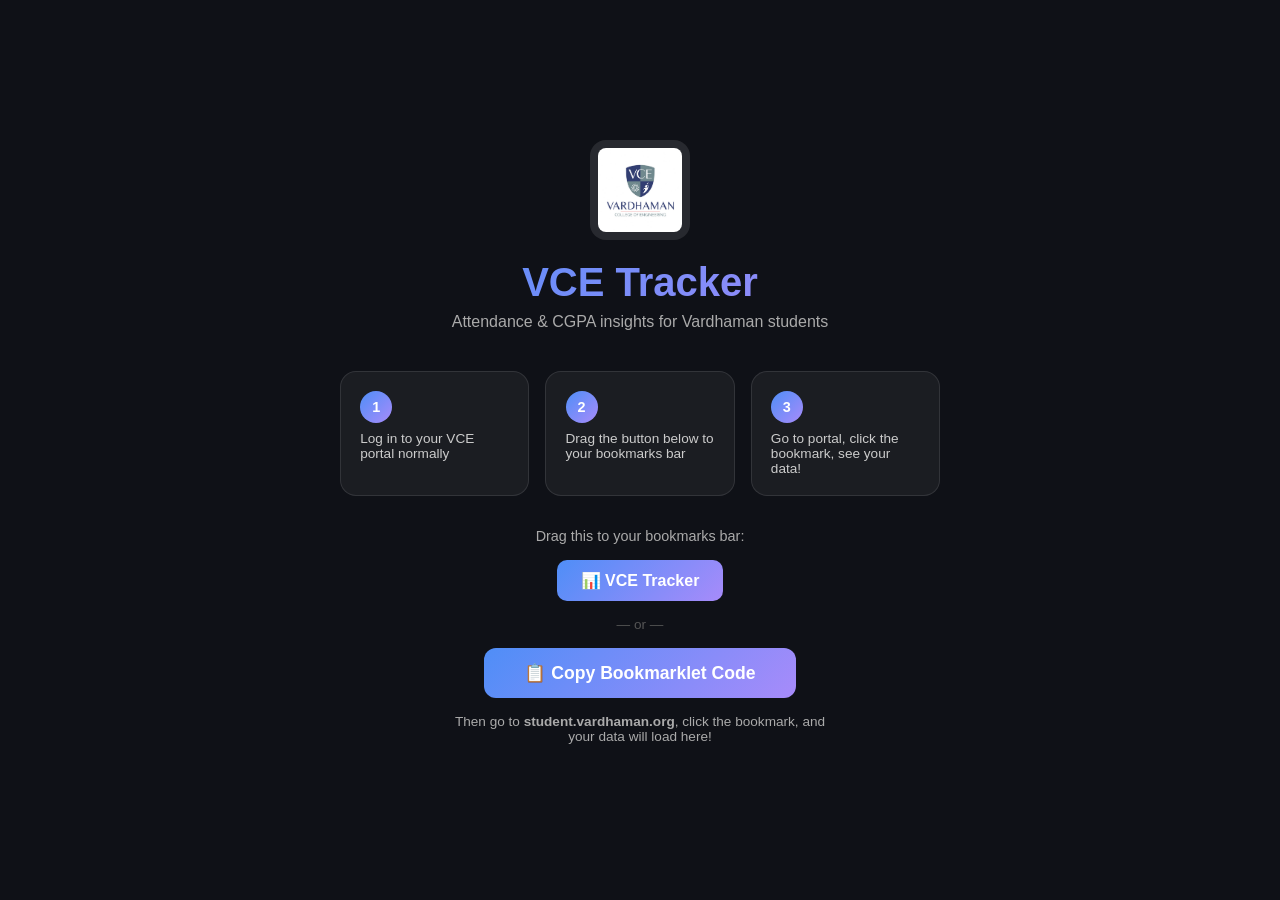
==== index.html @ 3533d32f "first commit" ====
<!DOCTYPE html>
<html lang="en">
<head>
    <link rel="icon" type="image/png" href="logo.png"/>
  <meta charset="UTF-8"/>
  <meta name="viewport" content="width=device-width, initial-scale=1.0"/>
  <title>VCE Tracker</title>
  <link rel="stylesheet" href="style.css"/>
</head>
<body>

  <div class="landing">
    <div class="hero">
      <img src="logo.png" alt="VCE Logo" class="hero-logo"/>
      <h1>VCE Tracker</h1>
      <p class="hero-sub">Attendance & CGPA insights for Vardhaman students</p>

      <div class="steps">
        <div class="step">
          <div class="step-num">1</div>
          <p>Log in to your VCE portal normally</p>
        </div>
        <div class="step">
          <div class="step-num">2</div>
          <p>Drag the button below to your bookmarks bar</p>
        </div>
        <div class="step">
          <div class="step-num">3</div>
          <p>Go to portal, click the bookmark, see your data!</p>
        </div>
      </div>

      <div class="bookmarklet-section">
        <p class="bm-instruction">Drag this to your bookmarks bar:</p>
        <a id="bookmarkletBtn" class="bookmarklet-btn" href="#">📊 VCE Tracker</a>
        <p class="bm-or">— or —</p>
        <button class="primary-btn" onclick="copyBookmarklet()">📋 Copy Bookmarklet Code</button>
        <p class="bm-note">Then go to <strong>student.vardhaman.org</strong>, click the bookmark, and your data will load here!</p>
      </div>

      <p id="statusMsg" class="status-msg"></p>
    </div>
  </div>

  <script src="fetch.js"></script>
</body>
</html>
---- style.css ----
* { margin: 0; padding: 0; box-sizing: border-box; }

body {
  font-family: 'Segoe UI', sans-serif;
  background: #0f1117;
  color: white;
  min-height: 100vh;
}

/* LANDING */
.landing {
  display: flex;
  align-items: center;
  justify-content: center;
  min-height: 100vh;
  padding: 2rem;
}

.hero {
  text-align: center;
  max-width: 600px;
}

.hero-logo {
  width: 100px;
  height: 100px;
  object-fit: contain;
  margin-bottom: 1rem;
  border-radius: 16px;
  padding: 8px;
  background: rgba(255,255,255,0.1);
}

.hero h1 {
  font-size: 2.5rem;
  font-weight: 800;
  margin-bottom: 0.5rem;
  background: linear-gradient(135deg, #4f8ef7, #a78bfa);
  -webkit-background-clip: text;
  -webkit-text-fill-color: transparent;
}

.hero-sub {
  color: #aaa;
  margin-bottom: 2.5rem;
  font-size: 1rem;
}

.steps {
  display: flex;
  gap: 1rem;
  margin-bottom: 2rem;
  text-align: left;
}

.step {
  flex: 1;
  background: rgba(255,255,255,0.05);
  border: 1px solid rgba(255,255,255,0.1);
  border-radius: 16px;
  padding: 1.2rem;
  display: flex;
  flex-direction: column;
  gap: 0.5rem;
}

.step-num {
  width: 32px;
  height: 32px;
  background: linear-gradient(135deg, #4f8ef7, #a78bfa);
  border-radius: 50%;
  display: flex;
  align-items: center;
  justify-content: center;
  font-weight: 700;
  font-size: 0.9rem;
}

.step p { font-size: 0.85rem; color: #ccc; }

.primary-btn {
  padding: 0.9rem 2.5rem;
  background: linear-gradient(135deg, #4f8ef7, #a78bfa);
  color: white;
  border: none;
  border-radius: 12px;
  font-size: 1.1rem;
  font-weight: 600;
  cursor: pointer;
  transition: opacity 0.3s;
}

.primary-btn:hover { opacity: 0.85; }

.status-msg {
  margin-top: 1rem;
  font-size: 0.9rem;
}

/* DASHBOARD */
.navbar {
  display: flex;
  justify-content: space-between;
  align-items: center;
  padding: 1rem 2rem;
  background: rgba(255,255,255,0.05);
  border-bottom: 1px solid rgba(255,255,255,0.1);
}

.nav-logo { font-size: 1.2rem; font-weight: 700; }

.refresh-btn {
  color: #4f8ef7;
  text-decoration: none;
  font-size: 0.9rem;
}

.section {
  max-width: 1000px;
  margin: 2rem auto;
  padding: 0 1.5rem;
}

.section h2 {
  font-size: 1.3rem;
  margin-bottom: 1rem;
  color: #ccc;
}

.cgpa-grid {
  display: flex;
  gap: 1rem;
  flex-wrap: wrap;
}

.cgpa-card {
  background: rgba(255,255,255,0.05);
  border: 1px solid rgba(255,255,255,0.1);
  border-radius: 16px;
  padding: 1.5rem 2rem;
  text-align: center;
  min-width: 140px;
}

.cgpa-sem { font-size: 0.8rem; color: #aaa; margin-bottom: 0.5rem; }
.cgpa-value { font-size: 2.5rem; font-weight: 800; color: #4f8ef7; }
.cgpa-label { font-size: 0.8rem; color: #aaa; }

.attendance-grid {
  display: grid;
  grid-template-columns: repeat(auto-fit, minmax(200px, 1fr));
  gap: 1rem;
}

.subject-card {
  background: rgba(255,255,255,0.05);
  border: 1px solid rgba(255,255,255,0.1);
  border-radius: 16px;
  padding: 1.2rem;
  border-left-width: 4px;
}

.subject-name {
  font-size: 0.9rem;
  font-weight: 700;
  margin-bottom: 0.5rem;
  color: white;
}

.subject-pct {
  font-size: 2rem;
  font-weight: 800;
  margin-bottom: 0.2rem;
}

.subject-type { font-size: 0.75rem; color: #aaa; margin-bottom: 0.4rem; }
.subject-status { font-size: 0.85rem; margin-bottom: 0.5rem; }
.subject-bunk { font-size: 0.8rem; color: #ccc; }

@media (max-width: 768px) {
  .steps { flex-direction: column; }
  .cgpa-grid { justify-content: center; }
}
/* BOOKMARKLET */
.bookmarklet-section {
  margin-top: 1.5rem;
  display: flex;
  flex-direction: column;
  align-items: center;
  gap: 1rem;
}

.bm-instruction { color: #aaa; font-size: 0.9rem; }

.bookmarklet-btn {
  display: inline-block;
  padding: 0.7rem 1.5rem;
  background: linear-gradient(135deg, #4f8ef7, #a78bfa);
  color: white;
  border-radius: 10px;
  text-decoration: none;
  font-weight: 600;
  font-size: 1rem;
  cursor: grab;
}

.bm-or { color: #555; font-size: 0.85rem; }

.bm-note {
  color: #aaa;
  font-size: 0.85rem;
  max-width: 400px;
  text-align: center;
}
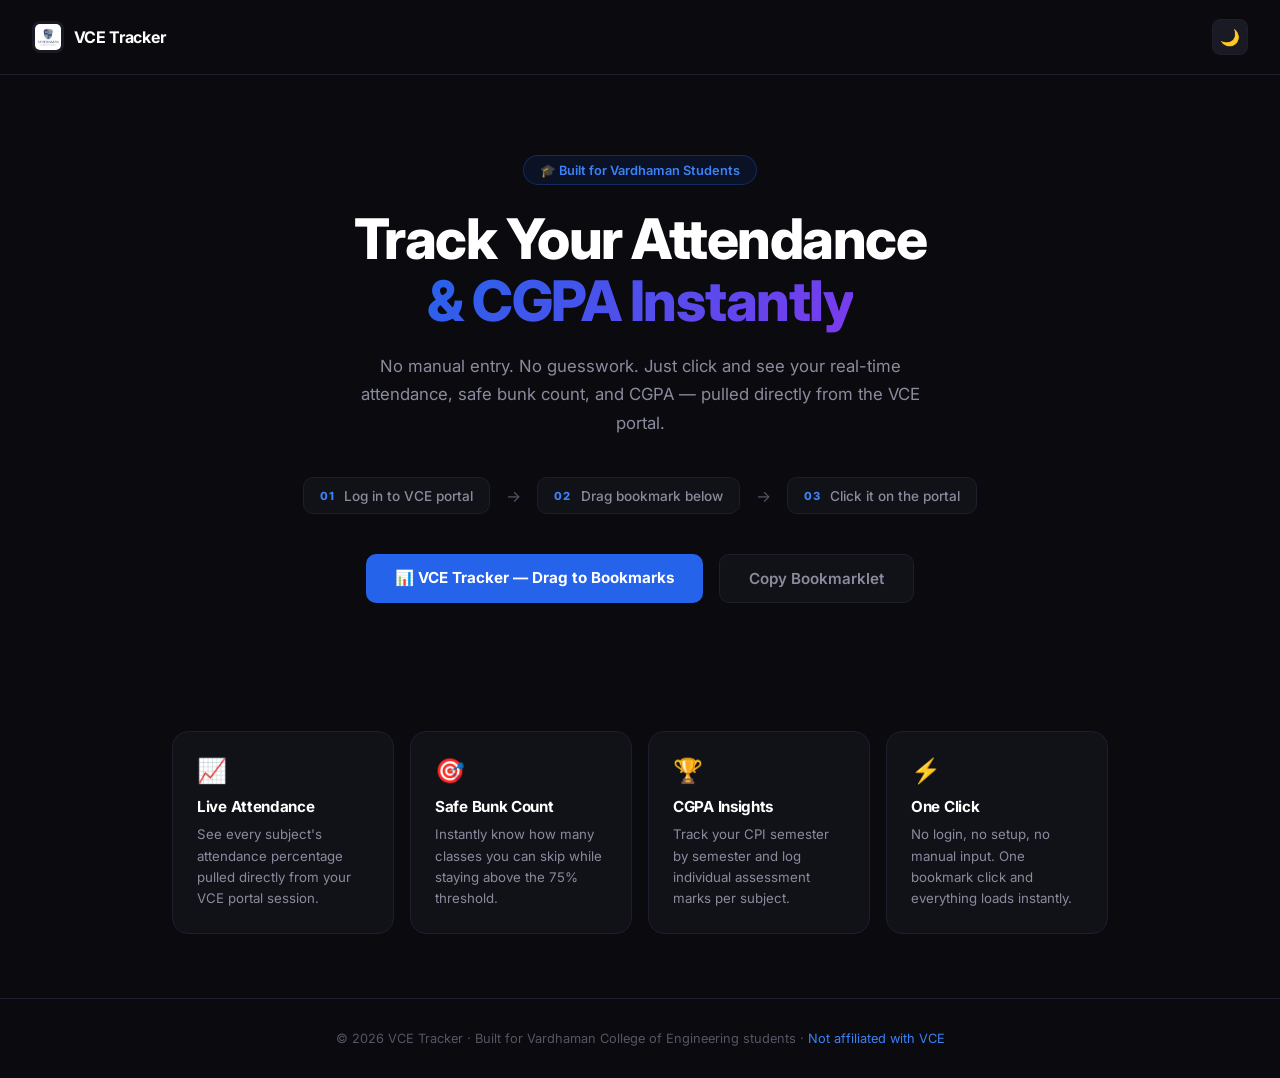
==== commit 6cc32110: "redesign with Inter font, dark/light mode, new landing page" ====
--- a/index.html
+++ b/index.html
@@ -1,47 +1,100 @@
 <!DOCTYPE html>
-<html lang="en">
+<html lang="en" data-theme="dark">
 <head>
-    <link rel="icon" type="image/png" href="logo.png"/>
   <meta charset="UTF-8"/>
   <meta name="viewport" content="width=device-width, initial-scale=1.0"/>
-  <title>VCE Tracker</title>
+  <title>VCE Tracker | Attendance & CGPA</title>
+  <link rel="icon" type="image/png" href="logo.png"/>
+  <link href="https://fonts.googleapis.com/css2?family=Inter:wght@300;400;500;600;700;800;900&display=swap" rel="stylesheet"/>
   <link rel="stylesheet" href="style.css"/>
 </head>
 <body>
 
-  <div class="landing">
-    <div class="hero">
-      <img src="logo.png" alt="VCE Logo" class="hero-logo"/>
-      <h1>VCE Tracker</h1>
-      <p class="hero-sub">Attendance & CGPA insights for Vardhaman students</p>
+  <!-- Navbar -->
+  <nav class="navbar">
+    <div class="nav-brand">
+      <img src="logo.png" class="nav-logo"/>
+      <span class="nav-title">VCE Tracker</span>
+    </div>
+    <button class="theme-toggle" id="themeToggle">🌙</button>
+  </nav>
 
-      <div class="steps">
-        <div class="step">
-          <div class="step-num">1</div>
-          <p>Log in to your VCE portal normally</p>
-        </div>
-        <div class="step">
-          <div class="step-num">2</div>
-          <p>Drag the button below to your bookmarks bar</p>
-        </div>
-        <div class="step">
-          <div class="step-num">3</div>
-          <p>Go to portal, click the bookmark, see your data!</p>
-        </div>
+  <!-- Hero -->
+  <section class="hero">
+    <div class="hero-badge">🎓 Built for Vardhaman Students</div>
+    <h1 class="hero-title">Track Your Attendance<br/><span class="gradient-text">& CGPA Instantly</span></h1>
+    <p class="hero-sub">No manual entry. No guesswork. Just click and see your real-time attendance, safe bunk count, and CGPA — pulled directly from the VCE portal.</p>
+
+    <div class="hero-steps">
+      <div class="step-item">
+        <div class="step-num">01</div>
+        <div class="step-text">Log in to VCE portal</div>
       </div>
+      <div class="step-arrow">→</div>
+      <div class="step-item">
+        <div class="step-num">02</div>
+        <div class="step-text">Drag bookmark below</div>
+      </div>
+      <div class="step-arrow">→</div>
+      <div class="step-item">
+        <div class="step-num">03</div>
+        <div class="step-text">Click it on the portal</div>
+      </div>
+    </div>
 
-      <div class="bookmarklet-section">
-        <p class="bm-instruction">Drag this to your bookmarks bar:</p>
-        <a id="bookmarkletBtn" class="bookmarklet-btn" href="#">📊 VCE Tracker</a>
-        <p class="bm-or">— or —</p>
-        <button class="primary-btn" onclick="copyBookmarklet()">📋 Copy Bookmarklet Code</button>
-        <p class="bm-note">Then go to <strong>student.vardhaman.org</strong>, click the bookmark, and your data will load here!</p>
+    <div class="hero-actions">
+      <a id="bookmarkletBtn" class="btn-primary" href="#">📊 VCE Tracker — Drag to Bookmarks</a>
+      <button class="btn-secondary" onclick="copyBookmarklet()">Copy Bookmarklet</button>
+    </div>
+    <p id="statusMsg" class="status-msg"></p>
+  </section>
+
+  <!-- Features -->
+  <section class="features">
+    <div class="features-grid">
+      <div class="feature-card">
+        <div class="feature-icon">📈</div>
+        <h3>Live Attendance</h3>
+        <p>See every subject's attendance percentage pulled directly from your VCE portal session.</p>
       </div>
+      <div class="feature-card">
+        <div class="feature-icon">🎯</div>
+        <h3>Safe Bunk Count</h3>
+        <p>Instantly know how many classes you can skip while staying above the 75% threshold.</p>
+      </div>
+      <div class="feature-card">
+        <div class="feature-icon">🏆</div>
+        <h3>CGPA Insights</h3>
+        <p>Track your CPI semester by semester and log individual assessment marks per subject.</p>
+      </div>
+      <div class="feature-card">
+        <div class="feature-icon">⚡</div>
+        <h3>One Click</h3>
+        <p>No login, no setup, no manual input. One bookmark click and everything loads instantly.</p>
+      </div>
+    </div>
+  </section>
 
-      <p id="statusMsg" class="status-msg"></p>
-    </div>
-  </div>
+  <!-- Footer -->
+  <footer class="footer">
+  <p>© 2026 VCE Tracker · Built for Vardhaman College of Engineering students · <span class="footer-accent">Not affiliated with VCE</span></p>
+</footer>
 
   <script src="fetch.js"></script>
+  <script>
+    // Theme toggle
+    const toggle = document.getElementById('themeToggle');
+    const saved = localStorage.getItem('site_theme') || 'dark';
+    document.documentElement.setAttribute('data-theme', saved);
+    toggle.textContent = saved === 'dark' ? '🌙' : '☀️';
+
+    toggle.addEventListener('click', () => {
+      const current = document.documentElement.getAttribute('data-theme');
+      const next = current === 'dark' ? 'light' : 'dark';
+      document.documentElement.setAttribute('data-theme', next);
+      toggle.textContent = next === 'dark' ? '🌙' : '☀️';
+      localStorage.setItem('site_theme', next);
+    });
+  </script>
 </body>
 </html>
--- a/style.css
+++ b/style.css
@@ -1,214 +1,708 @@
+:root {
+  --bg: #0a0a0f;
+  --bg2: #111118;
+  --bg3: #1a1a25;
+  --border: #1e1e2e;
+  --text: #ffffff;
+  --text2: #8b8b9e;
+  --text3: #555566;
+  --accent: #2563eb;
+  --accent2: #3b82f6;
+  --green: #00e5a0;
+  --yellow: #fbbf24;
+  --red: #f43f5e;
+  --card-bg: #111118;
+}
+
+[data-theme="light"] {
+  --bg: #f8fafc;
+  --bg2: #ffffff;
+  --bg3: #f1f5f9;
+  --border: #e2e8f0;
+  --text: #0f172a;
+  --text2: #64748b;
+  --text3: #94a3b8;
+  --card-bg: #ffffff;
+}
+
 * { margin: 0; padding: 0; box-sizing: border-box; }
 
 body {
-  font-family: 'Segoe UI', sans-serif;
-  background: #0f1117;
-  color: white;
+  font-family: 'Inter', sans-serif;
+  background: var(--bg);
+  color: var(--text);
   min-height: 100vh;
-}
-
-/* LANDING */
-.landing {
-  display: flex;
-  align-items: center;
-  justify-content: center;
-  min-height: 100vh;
-  padding: 2rem;
-}
-
+  transition: background 0.3s, color 0.3s;
+}
+
+/* NAVBAR */
+.navbar {
+  display: flex;
+  justify-content: space-between;
+  align-items: center;
+  padding: 1.2rem 2rem;
+  border-bottom: 1px solid var(--border);
+  position: sticky;
+  top: 0;
+  background: var(--bg);
+  z-index: 100;
+  backdrop-filter: blur(10px);
+}
+
+.nav-brand { display: flex; align-items: center; gap: 0.6rem; }
+
+.nav-logo {
+  width: 32px;
+  height: 32px;
+  object-fit: contain;
+  border-radius: 8px;
+  background: var(--bg3);
+  padding: 3px;
+}
+
+.nav-title { font-size: 1rem; font-weight: 700; letter-spacing: -0.3px; }
+
+.theme-toggle {
+  background: var(--bg3);
+  border: 1px solid var(--border);
+  border-radius: 8px;
+  width: 36px;
+  height: 36px;
+  cursor: pointer;
+  font-size: 1rem;
+  transition: all 0.2s;
+}
+
+/* HERO */
 .hero {
+  max-width: 800px;
+  margin: 0 auto;
+  padding: 5rem 2rem 3rem;
   text-align: center;
-  max-width: 600px;
-}
-
-.hero-logo {
-  width: 100px;
-  height: 100px;
-  object-fit: contain;
-  margin-bottom: 1rem;
-  border-radius: 16px;
-  padding: 8px;
-  background: rgba(255,255,255,0.1);
-}
-
-.hero h1 {
-  font-size: 2.5rem;
+}
+
+.hero-badge {
+  display: inline-block;
+  background: rgba(37, 99, 235, 0.1);
+  border: 1px solid rgba(37, 99, 235, 0.3);
+  color: var(--accent2);
+  padding: 0.4rem 1rem;
+  border-radius: 20px;
+  font-size: 0.8rem;
+  font-weight: 600;
+  margin-bottom: 1.5rem;
+}
+
+.hero-title {
+  font-size: clamp(2rem, 5vw, 3.5rem);
   font-weight: 800;
-  margin-bottom: 0.5rem;
-  background: linear-gradient(135deg, #4f8ef7, #a78bfa);
+  letter-spacing: -1.5px;
+  line-height: 1.1;
+  margin-bottom: 1.2rem;
+}
+
+.gradient-text {
+  background: linear-gradient(135deg, #2563eb, #7c3aed);
   -webkit-background-clip: text;
   -webkit-text-fill-color: transparent;
 }
 
 .hero-sub {
-  color: #aaa;
+  font-size: 1.05rem;
+  color: var(--text2);
+  line-height: 1.7;
+  max-width: 580px;
+  margin: 0 auto 2.5rem;
+  font-weight: 400;
+}
+
+.hero-steps {
+  display: flex;
+  align-items: center;
+  justify-content: center;
+  gap: 1rem;
   margin-bottom: 2.5rem;
-  font-size: 1rem;
-}
-
-.steps {
+  flex-wrap: wrap;
+}
+
+.step-item {
+  display: flex;
+  align-items: center;
+  gap: 0.6rem;
+  background: var(--bg2);
+  border: 1px solid var(--border);
+  border-radius: 10px;
+  padding: 0.6rem 1rem;
+}
+
+.step-num {
+  font-size: 0.7rem;
+  font-weight: 800;
+  color: var(--accent2);
+  letter-spacing: 1px;
+}
+
+.step-text { font-size: 0.85rem; font-weight: 500; color: var(--text2); }
+
+.step-arrow { color: var(--text3); font-size: 1rem; }
+
+.hero-actions {
   display: flex;
   gap: 1rem;
-  margin-bottom: 2rem;
-  text-align: left;
-}
-
-.step {
-  flex: 1;
-  background: rgba(255,255,255,0.05);
-  border: 1px solid rgba(255,255,255,0.1);
+  justify-content: center;
+  flex-wrap: wrap;
+  margin-bottom: 1rem;
+}
+
+.btn-primary {
+  display: inline-block;
+  background: var(--accent);
+  color: white;
+  padding: 0.85rem 1.8rem;
+  border-radius: 10px;
+  font-weight: 700;
+  font-size: 0.95rem;
+  text-decoration: none;
+  border: none;
+  cursor: grab;
+  transition: opacity 0.2s;
+  font-family: 'Inter', sans-serif;
+}
+
+.btn-primary:hover { opacity: 0.9; }
+
+.btn-secondary {
+  background: var(--bg2);
+  color: var(--text2);
+  border: 1px solid var(--border);
+  padding: 0.85rem 1.8rem;
+  border-radius: 10px;
+  font-weight: 600;
+  font-size: 0.95rem;
+  cursor: pointer;
+  transition: all 0.2s;
+  font-family: 'Inter', sans-serif;
+}
+
+.btn-secondary:hover { border-color: var(--accent); color: var(--accent); }
+
+.status-msg { font-size: 0.85rem; color: var(--text3); margin-top: 0.5rem; }
+
+/* FEATURES */
+.features {
+  max-width: 1000px;
+  margin: 2rem auto;
+  padding: 2rem;
+}
+
+.features-grid {
+  display: grid;
+  grid-template-columns: repeat(auto-fit, minmax(220px, 1fr));
+  gap: 1rem;
+}
+
+.feature-card {
+  background: var(--card-bg);
+  border: 1px solid var(--border);
   border-radius: 16px;
-  padding: 1.2rem;
-  display: flex;
-  flex-direction: column;
-  gap: 0.5rem;
-}
-
-.step-num {
+  padding: 1.5rem;
+  transition: border-color 0.2s;
+}
+
+.feature-card:hover { border-color: var(--accent); }
+
+.feature-icon { font-size: 1.5rem; margin-bottom: 0.8rem; }
+
+.feature-card h3 {
+  font-size: 0.95rem;
+  font-weight: 700;
+  margin-bottom: 0.5rem;
+  letter-spacing: -0.3px;
+}
+
+.feature-card p { font-size: 0.83rem; color: var(--text2); line-height: 1.6; }
+
+/* FOOTER */
+.footer {
+  text-align: center;
+  padding: 2rem;
+  border-top: 1px solid var(--border);
+  font-size: 0.8rem;
+  color: var(--text3);
+}
+
+.footer-accent { color: var(--accent2); }
+
+/* DASHBOARD */
+.app {
+  font-family: 'Inter', sans-serif;
+  min-height: 100vh;
+  background: var(--bg);
+  color: var(--text);
+}
+
+.dash-navbar {
+  display: flex;
+  justify-content: space-between;
+  align-items: center;
+  padding: 1rem 2rem;
+  border-bottom: 1px solid var(--border);
+  background: var(--bg);
+  position: sticky;
+  top: 0;
+  z-index: 100;
+}
+
+.dash-nav-left { display: flex; align-items: center; gap: 0.8rem; }
+
+.dash-nav-logo {
   width: 32px;
   height: 32px;
-  background: linear-gradient(135deg, #4f8ef7, #a78bfa);
-  border-radius: 50%;
+  object-fit: contain;
+  border-radius: 8px;
+  background: var(--bg3);
+  padding: 3px;
+}
+
+.dash-nav-title { font-size: 0.95rem; font-weight: 700; letter-spacing: -0.3px; }
+.dash-nav-sub { font-size: 0.72rem; color: var(--text3); }
+
+.dash-nav-right { display: flex; align-items: center; gap: 0.5rem; }
+
+/* MODAL */
+.modal-overlay {
+  position: fixed;
+  inset: 0;
+  background: rgba(0,0,0,0.7);
   display: flex;
   align-items: center;
   justify-content: center;
-  font-weight: 700;
-  font-size: 0.9rem;
-}
-
-.step p { font-size: 0.85rem; color: #ccc; }
-
-.primary-btn {
-  padding: 0.9rem 2.5rem;
-  background: linear-gradient(135deg, #4f8ef7, #a78bfa);
+  z-index: 999;
+  backdrop-filter: blur(8px);
+}
+
+.modal-box {
+  background: var(--bg2);
+  border: 1px solid var(--border);
+  border-radius: 20px;
+  padding: 2.5rem;
+  text-align: center;
+  width: 100%;
+  max-width: 380px;
+}
+
+.modal-logo {
+  width: 60px;
+  height: 60px;
+  object-fit: contain;
+  border-radius: 14px;
+  background: var(--bg3);
+  padding: 8px;
+  margin-bottom: 1.2rem;
+}
+
+.modal-box h2 { font-size: 1.3rem; font-weight: 700; margin-bottom: 0.4rem; letter-spacing: -0.5px; }
+.modal-box p { color: var(--text2); font-size: 0.88rem; margin-bottom: 1.5rem; }
+
+.modal-input {
+  width: 100%;
+  padding: 0.8rem 1rem;
+  background: var(--bg3);
+  border: 1px solid var(--border);
+  border-radius: 10px;
+  color: var(--text);
+  font-size: 0.95rem;
+  margin-bottom: 1rem;
+  outline: none;
+  font-family: 'Inter', sans-serif;
+  transition: border-color 0.2s;
+}
+
+.modal-input:focus { border-color: var(--accent); }
+
+.modal-btn {
+  width: 100%;
+  padding: 0.85rem;
+  background: var(--accent);
   color: white;
   border: none;
+  border-radius: 10px;
+  font-size: 0.95rem;
+  font-weight: 700;
+  cursor: pointer;
+  font-family: 'Inter', sans-serif;
+}
+
+/* OVERVIEW */
+.dash-section { padding: 1.5rem 2rem 0; max-width: 1200px; margin: 0 auto; }
+
+.dash-section-label {
+  font-size: 0.65rem;
+  font-weight: 700;
+  color: var(--text3);
+  letter-spacing: 2px;
+  margin-bottom: 0.8rem;
+  text-transform: uppercase;
+}
+
+.overview-grid {
+  display: grid;
+  grid-template-columns: repeat(4, 1fr);
+  gap: 0.8rem;
+}
+
+.overview-card {
+  background: var(--card-bg);
+  border: 1px solid var(--border);
   border-radius: 12px;
-  font-size: 1.1rem;
+  padding: 1rem 1.2rem;
+  display: flex;
+  align-items: center;
+  gap: 0.8rem;
+}
+
+.overview-icon {
+  width: 36px;
+  height: 36px;
+  border-radius: 8px;
+  display: flex;
+  align-items: center;
+  justify-content: center;
+  font-size: 1rem;
+  flex-shrink: 0;
+}
+
+.overview-num { font-size: 1.6rem; font-weight: 800; letter-spacing: -1px; }
+.overview-label { font-size: 0.72rem; color: var(--text3); margin-top: 0.1rem; }
+
+/* ANALYTICS */
+.analytics-grid {
+  display: grid;
+  grid-template-columns: repeat(3, 1fr);
+  gap: 0.8rem;
+}
+
+.analytics-card {
+  background: var(--card-bg);
+  border: 1px solid var(--border);
+  border-radius: 12px;
+  padding: 1.2rem;
+}
+
+.analytics-title {
+  font-size: 0.65rem;
+  font-weight: 700;
+  color: var(--text3);
+  letter-spacing: 2px;
+  margin-bottom: 1rem;
+  text-transform: uppercase;
+}
+
+.ring-container {
+  position: relative;
+  display: flex;
+  align-items: center;
+  justify-content: center;
+}
+
+.ring-label { position: absolute; text-align: center; }
+.ring-pct { font-size: 1.4rem; font-weight: 800; letter-spacing: -1px; }
+.ring-sub { font-size: 0.65rem; color: var(--text3); }
+.analytics-status { margin-top: 0.8rem; font-size: 0.8rem; font-weight: 600; }
+
+.cgpa-sem-item {
+  display: flex;
+  justify-content: space-between;
+  align-items: center;
+  padding: 0.5rem 0;
+  border-bottom: 1px solid var(--border);
+}
+
+.cgpa-sem-name { font-size: 0.8rem; color: var(--text2); }
+.cgpa-sem-val { font-size: 1.3rem; font-weight: 800; color: var(--green); letter-spacing: -0.5px; }
+
+.bunk-chips { display: flex; flex-wrap: wrap; gap: 0.4rem; margin-bottom: 0.8rem; }
+
+.bunk-chip {
+  padding: 0.3rem 0.7rem;
+  background: var(--bg3);
+  border: 1px solid var(--border);
+  border-radius: 6px;
+  font-size: 0.75rem;
+  cursor: pointer;
+  color: var(--text2);
+  transition: all 0.15s;
+  font-family: 'Inter', sans-serif;
+}
+
+.bunk-chip.active {
+  background: var(--accent);
+  color: white;
+  border-color: var(--accent);
   font-weight: 600;
-  cursor: pointer;
-  transition: opacity 0.3s;
-}
-
-.primary-btn:hover { opacity: 0.85; }
-
-.status-msg {
-  margin-top: 1rem;
-  font-size: 0.9rem;
-}
-
-/* DASHBOARD */
-.navbar {
+}
+
+.bunk-result { font-size: 0.85rem; color: var(--text2); }
+.bunk-result strong { color: var(--text); font-size: 1.4rem; font-weight: 800; }
+
+/* ATTENDANCE */
+.attendance-header {
   display: flex;
   justify-content: space-between;
   align-items: center;
+  padding: 1.5rem 2rem 0;
+  max-width: 1200px;
+  margin: 0 auto;
+}
+
+.filter-tabs { display: flex; gap: 0.4rem; }
+
+.filter-tab {
+  padding: 0.35rem 0.9rem;
+  background: transparent;
+  border: 1px solid var(--border);
+  border-radius: 6px;
+  color: var(--text3);
+  cursor: pointer;
+  font-size: 0.78rem;
+  font-weight: 500;
+  transition: all 0.15s;
+  font-family: 'Inter', sans-serif;
+}
+
+.filter-tab.active {
+  background: var(--accent);
+  border-color: var(--accent);
+  color: white;
+  font-weight: 600;
+}
+
+/* SUBJECT CARDS */
+.subjects-grid {
+  display: grid;
+  grid-template-columns: repeat(auto-fill, minmax(260px, 1fr));
+  gap: 0.8rem;
   padding: 1rem 2rem;
-  background: rgba(255,255,255,0.05);
-  border-bottom: 1px solid rgba(255,255,255,0.1);
-}
-
-.nav-logo { font-size: 1.2rem; font-weight: 700; }
-
-.refresh-btn {
-  color: #4f8ef7;
-  text-decoration: none;
-  font-size: 0.9rem;
-}
-
-.section {
-  max-width: 1000px;
-  margin: 2rem auto;
-  padding: 0 1.5rem;
-}
-
-.section h2 {
-  font-size: 1.3rem;
-  margin-bottom: 1rem;
-  color: #ccc;
-}
-
-.cgpa-grid {
-  display: flex;
+  max-width: 1200px;
+  margin: 0 auto;
+}
+
+.subject-card {
+  background: var(--card-bg);
+  border: 1px solid var(--border);
+  border-radius: 12px;
+  padding: 1.1rem;
+  cursor: pointer;
+  transition: all 0.15s;
+  border-left: 3px solid transparent;
+}
+
+.subject-card:hover { background: var(--bg3); transform: translateY(-1px); }
+
+.subject-top {
+  display: flex;
+  justify-content: space-between;
+  align-items: flex-start;
+  margin-bottom: 0.6rem;
+}
+
+.subject-name-text { font-size: 0.92rem; font-weight: 700; letter-spacing: -0.3px; }
+.subject-type-text { font-size: 0.68rem; color: var(--text3); margin-top: 0.15rem; font-weight: 500; }
+.subject-status-text { font-size: 0.75rem; font-weight: 600; margin-bottom: 0.4rem; }
+.subject-bunk-text { font-size: 0.78rem; color: var(--text2); margin-bottom: 0.8rem; }
+
+.subject-bar-row {
+  display: flex;
+  justify-content: space-between;
+  font-size: 0.72rem;
+  color: var(--text3);
+  margin-bottom: 0.3rem;
+  font-weight: 500;
+}
+
+.subject-bar {
+  height: 3px;
+  background: var(--bg3);
+  border-radius: 2px;
+  overflow: hidden;
+}
+
+.subject-bar-fill { height: 100%; border-radius: 2px; }
+
+/* SIGN OUT */
+.signout-section {
+  display: flex;
+  justify-content: center;
+  padding: 3rem 2rem;
+}
+
+.signout-btn {
+  background: transparent;
+  border: 1px solid var(--border);
+  color: var(--text3);
+  padding: 0.6rem 2rem;
+  border-radius: 8px;
+  cursor: pointer;
+  font-size: 0.85rem;
+  transition: all 0.2s;
+  font-family: 'Inter', sans-serif;
+}
+
+.signout-btn:hover { border-color: var(--red); color: var(--red); }
+
+/* DETAIL PAGE */
+.detail-page { min-height: 100vh; background: var(--bg); color: var(--text); }
+
+.back-btn {
+  background: transparent;
+  border: none;
+  color: var(--accent2);
+  cursor: pointer;
+  font-size: 0.88rem;
+  font-weight: 600;
+  font-family: 'Inter', sans-serif;
+  padding: 0.2rem 0;
+}
+
+.detail-content { padding: 1.5rem 2rem; max-width: 860px; margin: 0 auto; }
+
+.detail-stats {
+  display: grid;
+  grid-template-columns: repeat(3, 1fr);
+  gap: 0.8rem;
+  margin-bottom: 1.5rem;
+}
+
+.detail-stat-card {
+  background: var(--card-bg);
+  border: 1px solid var(--border);
+  border-radius: 12px;
+  padding: 1.2rem;
+  display: flex;
+  align-items: center;
   gap: 1rem;
-  flex-wrap: wrap;
-}
-
-.cgpa-card {
-  background: rgba(255,255,255,0.05);
-  border: 1px solid rgba(255,255,255,0.1);
-  border-radius: 16px;
-  padding: 1.5rem 2rem;
-  text-align: center;
-  min-width: 140px;
-}
-
-.cgpa-sem { font-size: 0.8rem; color: #aaa; margin-bottom: 0.5rem; }
-.cgpa-value { font-size: 2.5rem; font-weight: 800; color: #4f8ef7; }
-.cgpa-label { font-size: 0.8rem; color: #aaa; }
-
-.attendance-grid {
-  display: grid;
-  grid-template-columns: repeat(auto-fit, minmax(200px, 1fr));
-  gap: 1rem;
-}
-
-.subject-card {
-  background: rgba(255,255,255,0.05);
-  border: 1px solid rgba(255,255,255,0.1);
-  border-radius: 16px;
+}
+
+.detail-stat-label { font-size: 0.62rem; color: var(--text3); letter-spacing: 2px; margin-bottom: 0.3rem; font-weight: 700; }
+.detail-stat-value { font-size: 1.3rem; font-weight: 800; letter-spacing: -0.5px; }
+.detail-stat-sub { font-size: 0.72rem; color: var(--text3); margin-top: 0.2rem; }
+
+.best-score-card { border-color: rgba(251,191,36,0.2); }
+.best-score-icon { font-size: 1.8rem; }
+
+/* ASSESSMENTS */
+.assessments-section {
+  background: var(--card-bg);
+  border: 1px solid var(--border);
+  border-radius: 12px;
+  padding: 1.5rem;
+}
+
+.assessments-header {
+  display: flex;
+  justify-content: space-between;
+  align-items: center;
+  margin-bottom: 1.2rem;
+}
+
+.add-btn {
+  background: var(--accent);
+  color: white;
+  border: none;
+  padding: 0.45rem 1rem;
+  border-radius: 7px;
+  cursor: pointer;
+  font-weight: 600;
+  font-size: 0.82rem;
+  font-family: 'Inter', sans-serif;
+}
+
+.add-form {
+  background: var(--bg3);
+  border: 1px solid var(--border);
+  border-radius: 10px;
   padding: 1.2rem;
-  border-left-width: 4px;
-}
-
-.subject-name {
-  font-size: 0.9rem;
+  margin-bottom: 1.2rem;
+}
+
+.form-row { display: flex; gap: 0.8rem; margin-bottom: 0.8rem; }
+.form-group { flex: 1; }
+.form-group.full { flex: 2; }
+
+.form-group label {
+  font-size: 0.75rem;
+  color: var(--text3);
+  display: block;
+  margin-bottom: 0.3rem;
+  font-weight: 600;
+  letter-spacing: 0.3px;
+}
+
+.form-group input, .form-group select {
+  width: 100%;
+  padding: 0.65rem 0.9rem;
+  background: var(--bg2);
+  border: 1px solid var(--border);
+  border-radius: 7px;
+  color: var(--text);
+  font-size: 0.88rem;
+  outline: none;
+  font-family: 'Inter', sans-serif;
+  transition: border-color 0.15s;
+}
+
+.form-group input:focus, .form-group select:focus { border-color: var(--accent); }
+.form-group select option { background: var(--bg2); }
+
+.form-actions { display: flex; gap: 0.6rem; }
+
+.save-btn {
+  background: var(--accent);
+  color: white;
+  border: none;
+  padding: 0.6rem 1.3rem;
+  border-radius: 7px;
+  cursor: pointer;
   font-weight: 700;
-  margin-bottom: 0.5rem;
-  color: white;
-}
-
-.subject-pct {
-  font-size: 2rem;
-  font-weight: 800;
-  margin-bottom: 0.2rem;
-}
-
-.subject-type { font-size: 0.75rem; color: #aaa; margin-bottom: 0.4rem; }
-.subject-status { font-size: 0.85rem; margin-bottom: 0.5rem; }
-.subject-bunk { font-size: 0.8rem; color: #ccc; }
-
+  font-family: 'Inter', sans-serif;
+  font-size: 0.88rem;
+}
+
+.cancel-btn {
+  background: transparent;
+  border: 1px solid var(--border);
+  color: var(--text3);
+  padding: 0.6rem 1.3rem;
+  border-radius: 7px;
+  cursor: pointer;
+  font-family: 'Inter', sans-serif;
+  font-size: 0.88rem;
+}
+
+.assessment-item {
+  display: flex;
+  justify-content: space-between;
+  align-items: center;
+  padding: 0.9rem 0;
+  border-bottom: 1px solid var(--border);
+}
+
+.assessment-title { font-size: 0.9rem; font-weight: 600; }
+.assessment-category { font-size: 0.72rem; color: var(--text3); margin-top: 0.15rem; }
+.assessment-score { font-size: 1.1rem; font-weight: 800; color: var(--green); letter-spacing: -0.3px; }
+.assessment-pct { font-size: 0.72rem; color: var(--text3); text-align: right; }
+.no-assessments { color: var(--text3); font-size: 0.85rem; padding: 1rem 0; }
+
+/* RESPONSIVE */
 @media (max-width: 768px) {
-  .steps { flex-direction: column; }
-  .cgpa-grid { justify-content: center; }
-}
-/* BOOKMARKLET */
-.bookmarklet-section {
-  margin-top: 1.5rem;
-  display: flex;
-  flex-direction: column;
-  align-items: center;
-  gap: 1rem;
-}
-
-.bm-instruction { color: #aaa; font-size: 0.9rem; }
-
-.bookmarklet-btn {
-  display: inline-block;
-  padding: 0.7rem 1.5rem;
-  background: linear-gradient(135deg, #4f8ef7, #a78bfa);
-  color: white;
-  border-radius: 10px;
-  text-decoration: none;
-  font-weight: 600;
-  font-size: 1rem;
-  cursor: grab;
-}
-
-.bm-or { color: #555; font-size: 0.85rem; }
-
-.bm-note {
-  color: #aaa;
-  font-size: 0.85rem;
-  max-width: 400px;
-  text-align: center;
+  .overview-grid { grid-template-columns: repeat(2, 1fr); }
+  .analytics-grid { grid-template-columns: 1fr; }
+  .detail-stats { grid-template-columns: 1fr; }
+  .hero { padding: 3rem 1.5rem 2rem; }
+  .hero-steps { gap: 0.5rem; }
+  .step-arrow { display: none; }
+  .dash-section { padding: 1rem 1rem 0; }
+  .subjects-grid { padding: 1rem; }
+  .attendance-header { padding: 1rem 1rem 0; flex-direction: column; gap: 0.8rem; align-items: flex-start; }
+  .features { padding: 1rem; }
 }
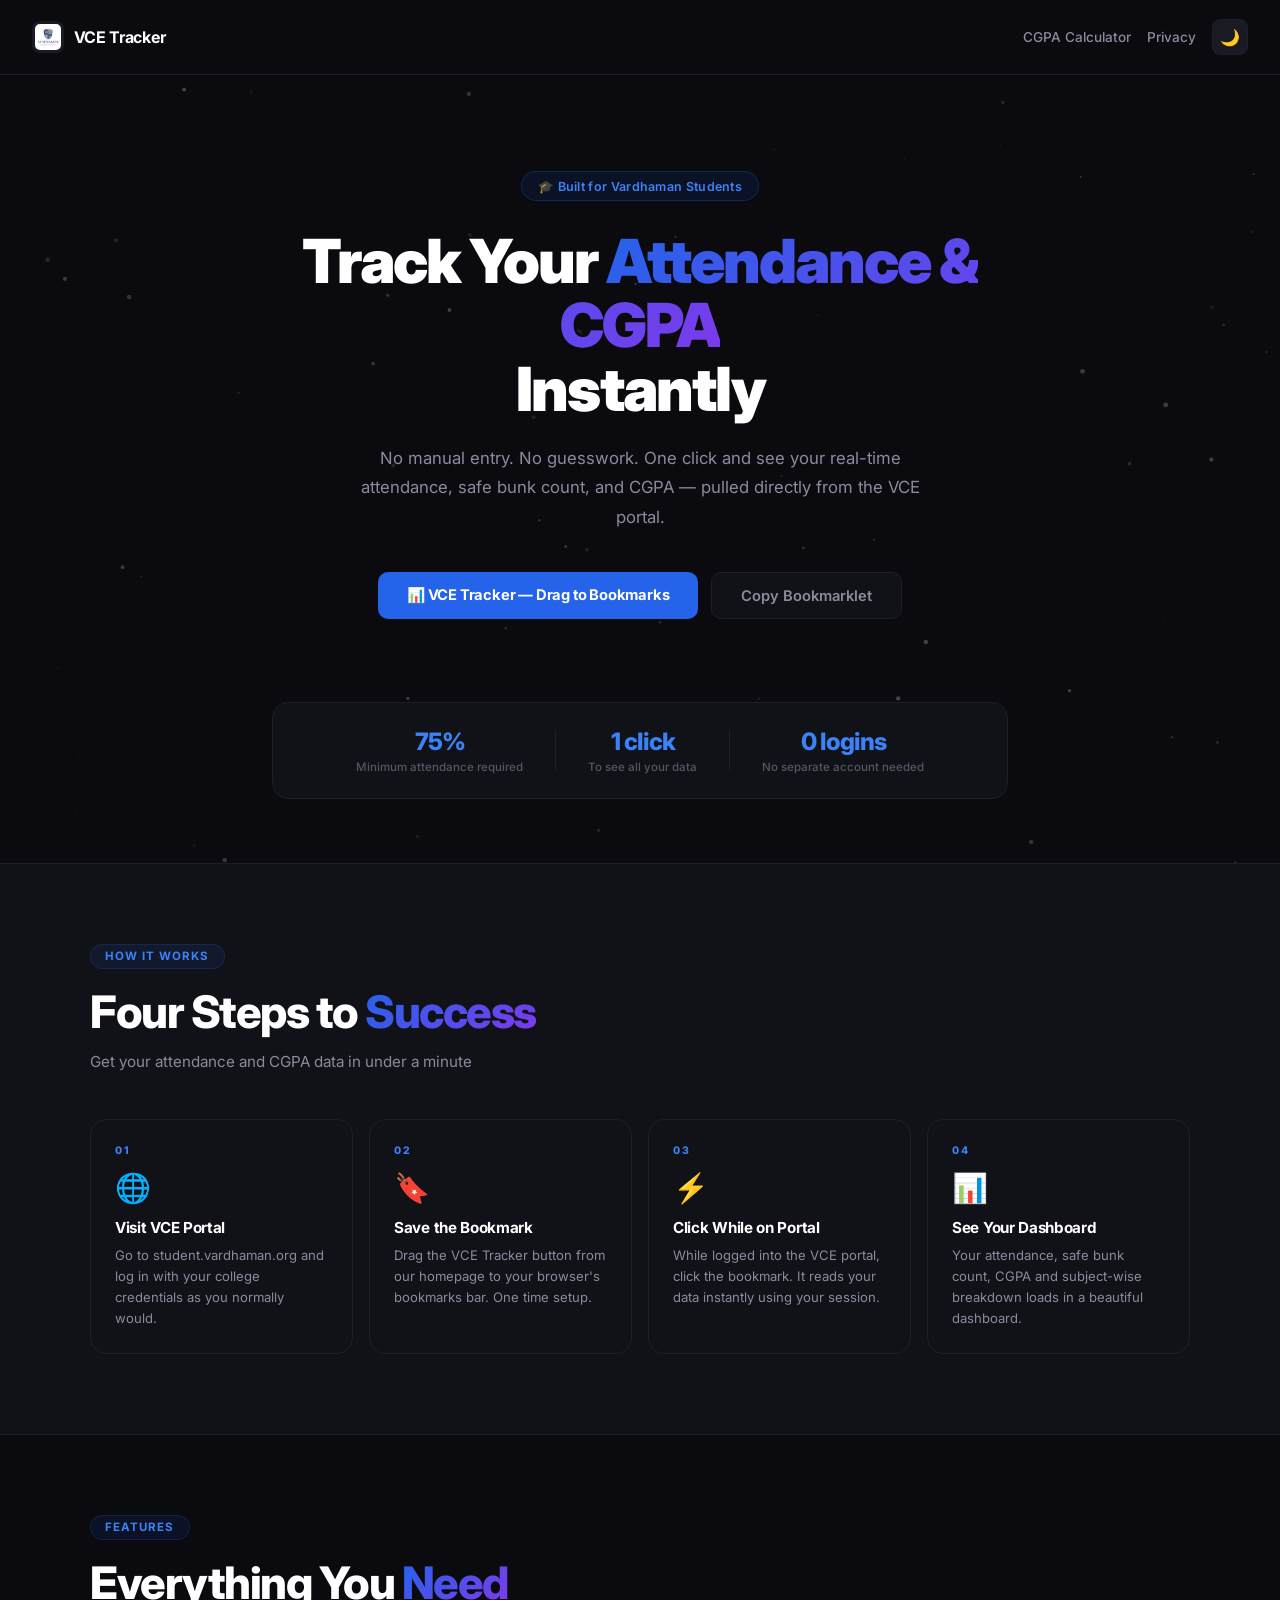
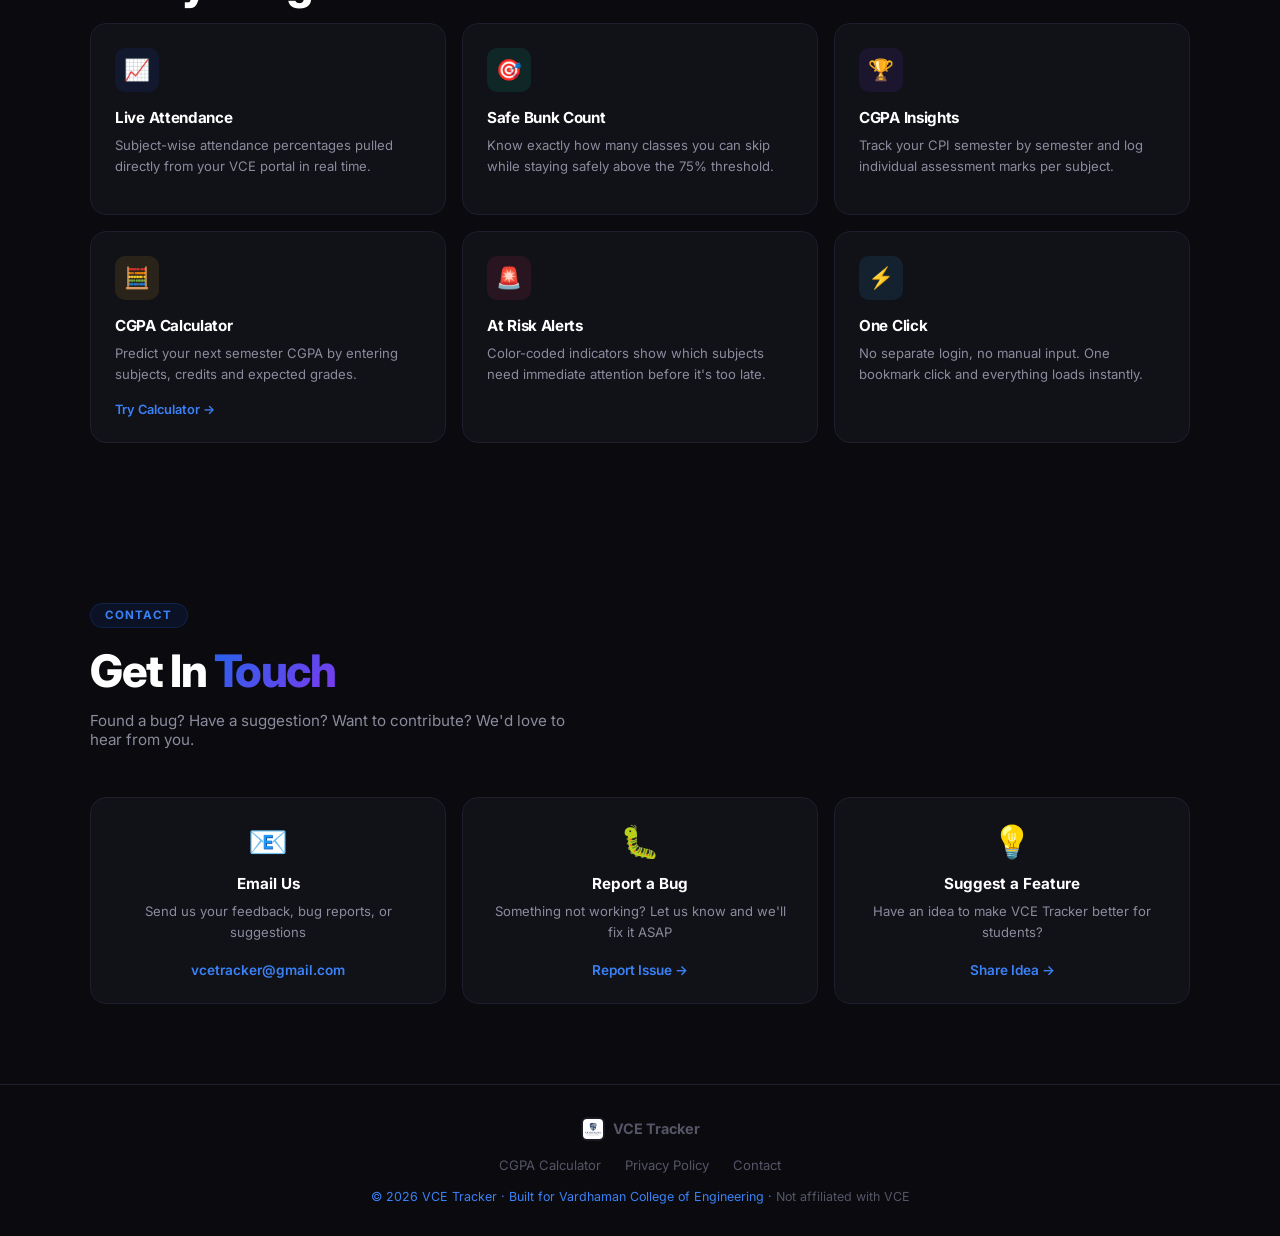
==== commit 25270da5: "full redesign, CGPA calculator, privacy policy, contact, particles, scroll animations" ====
--- a/index.html
+++ b/index.html
@@ -10,84 +10,188 @@
 </head>
 <body>
 
+  <!-- Particles Canvas -->
+  <canvas id="particles" style="position:fixed;top:0;left:0;pointer-events:none;z-index:0;opacity:0.4;"></canvas>
+
   <!-- Navbar -->
   <nav class="navbar">
     <div class="nav-brand">
       <img src="logo.png" class="nav-logo"/>
       <span class="nav-title">VCE Tracker</span>
     </div>
-    <button class="theme-toggle" id="themeToggle">🌙</button>
+    <div class="nav-links-row">
+      <a href="cgpa.html" class="nav-link">CGPA Calculator</a>
+      <a href="privacy.html" class="nav-link">Privacy</a>
+      <button class="theme-toggle" id="themeToggle">🌙</button>
+    </div>
   </nav>
 
   <!-- Hero -->
   <section class="hero">
-    <div class="hero-badge">🎓 Built for Vardhaman Students</div>
-    <h1 class="hero-title">Track Your Attendance<br/><span class="gradient-text">& CGPA Instantly</span></h1>
-    <p class="hero-sub">No manual entry. No guesswork. Just click and see your real-time attendance, safe bunk count, and CGPA — pulled directly from the VCE portal.</p>
-
-    <div class="hero-steps">
-      <div class="step-item">
-        <div class="step-num">01</div>
-        <div class="step-text">Log in to VCE portal</div>
-      </div>
-      <div class="step-arrow">→</div>
-      <div class="step-item">
-        <div class="step-num">02</div>
-        <div class="step-text">Drag bookmark below</div>
-      </div>
-      <div class="step-arrow">→</div>
-      <div class="step-item">
-        <div class="step-num">03</div>
-        <div class="step-text">Click it on the portal</div>
-      </div>
-    </div>
-
-    <div class="hero-actions">
-      <a id="bookmarkletBtn" class="btn-primary" href="#">📊 VCE Tracker — Drag to Bookmarks</a>
-      <button class="btn-secondary" onclick="copyBookmarklet()">Copy Bookmarklet</button>
-    </div>
-    <p id="statusMsg" class="status-msg"></p>
+    <div class="hero-inner">
+      <div class="hero-badge animate-fade">🎓 Built for Vardhaman Students</div>
+      <h1 class="hero-title animate-fade-up">
+        Track Your <span class="gradient-text">Attendance & CGPA</span><br/>Instantly
+      </h1>
+      <p class="hero-sub animate-fade-up delay-1">No manual entry. No guesswork. One click and see your real-time attendance, safe bunk count, and CGPA — pulled directly from the VCE portal.</p>
+
+      <div class="hero-actions animate-fade-up delay-2">
+        <a id="bookmarkletBtn" class="btn-primary" href="#">📊 VCE Tracker — Drag to Bookmarks</a>
+        <button class="btn-secondary" id="copyBtn">Copy Bookmarklet</button>
+      </div>
+      <p id="statusMsg" class="status-msg"></p>
+
+      <!-- Stats row -->
+      <div class="hero-stats animate-fade-up delay-3">
+        <div class="stat-item">
+          <div class="stat-num">75%</div>
+          <div class="stat-label">Minimum attendance required</div>
+        </div>
+        <div class="stat-divider"></div>
+        <div class="stat-item">
+          <div class="stat-num">1 click</div>
+          <div class="stat-label">To see all your data</div>
+        </div>
+        <div class="stat-divider"></div>
+        <div class="stat-item">
+          <div class="stat-num">0 logins</div>
+          <div class="stat-label">No separate account needed</div>
+        </div>
+      </div>
+    </div>
+  </section>
+
+  <!-- How It Works -->
+  <section class="how-section">
+    <div class="section-inner">
+      <div class="section-tag animate-on-scroll">How It Works</div>
+      <h2 class="section-title animate-on-scroll">Four Steps to <span class="gradient-text">Success</span></h2>
+      <p class="section-sub animate-on-scroll">Get your attendance and CGPA data in under a minute</p>
+
+      <div class="steps-grid">
+        <div class="step-card animate-on-scroll">
+          <div class="step-number">01</div>
+          <div class="step-icon">🌐</div>
+          <h3>Visit VCE Portal</h3>
+          <p>Go to student.vardhaman.org and log in with your college credentials as you normally would.</p>
+        </div>
+        <div class="step-card animate-on-scroll delay-1">
+          <div class="step-number">02</div>
+          <div class="step-icon">🔖</div>
+          <h3>Save the Bookmark</h3>
+          <p>Drag the VCE Tracker button from our homepage to your browser's bookmarks bar. One time setup.</p>
+        </div>
+        <div class="step-card animate-on-scroll delay-2">
+          <div class="step-number">03</div>
+          <div class="step-icon">⚡</div>
+          <h3>Click While on Portal</h3>
+          <p>While logged into the VCE portal, click the bookmark. It reads your data instantly using your session.</p>
+        </div>
+        <div class="step-card animate-on-scroll delay-3">
+          <div class="step-number">04</div>
+          <div class="step-icon">📊</div>
+          <h3>See Your Dashboard</h3>
+          <p>Your attendance, safe bunk count, CGPA and subject-wise breakdown loads in a beautiful dashboard.</p>
+        </div>
+      </div>
+    </div>
   </section>
 
   <!-- Features -->
-  <section class="features">
-    <div class="features-grid">
-      <div class="feature-card">
-        <div class="feature-icon">📈</div>
-        <h3>Live Attendance</h3>
-        <p>See every subject's attendance percentage pulled directly from your VCE portal session.</p>
-      </div>
-      <div class="feature-card">
-        <div class="feature-icon">🎯</div>
-        <h3>Safe Bunk Count</h3>
-        <p>Instantly know how many classes you can skip while staying above the 75% threshold.</p>
-      </div>
-      <div class="feature-card">
-        <div class="feature-icon">🏆</div>
-        <h3>CGPA Insights</h3>
-        <p>Track your CPI semester by semester and log individual assessment marks per subject.</p>
-      </div>
-      <div class="feature-card">
-        <div class="feature-icon">⚡</div>
-        <h3>One Click</h3>
-        <p>No login, no setup, no manual input. One bookmark click and everything loads instantly.</p>
+  <section class="features-section">
+    <div class="section-inner">
+      <div class="section-tag animate-on-scroll">Features</div>
+      <h2 class="section-title animate-on-scroll">Everything You <span class="gradient-text">Need</span></h2>
+
+      <div class="features-grid">
+        <div class="feature-card animate-on-scroll">
+          <div class="feature-icon-wrap" style="background:rgba(37,99,235,0.1);">📈</div>
+          <h3>Live Attendance</h3>
+          <p>Subject-wise attendance percentages pulled directly from your VCE portal in real time.</p>
+        </div>
+        <div class="feature-card animate-on-scroll delay-1">
+          <div class="feature-icon-wrap" style="background:rgba(0,229,160,0.1);">🎯</div>
+          <h3>Safe Bunk Count</h3>
+          <p>Know exactly how many classes you can skip while staying safely above the 75% threshold.</p>
+        </div>
+        <div class="feature-card animate-on-scroll delay-2">
+          <div class="feature-icon-wrap" style="background:rgba(124,58,237,0.1);">🏆</div>
+          <h3>CGPA Insights</h3>
+          <p>Track your CPI semester by semester and log individual assessment marks per subject.</p>
+        </div>
+        <div class="feature-card animate-on-scroll delay-3">
+          <div class="feature-icon-wrap" style="background:rgba(251,191,36,0.1);">🧮</div>
+          <h3>CGPA Calculator</h3>
+          <p>Predict your next semester CGPA by entering subjects, credits and expected grades.</p>
+          <a href="cgpa.html" class="feature-link">Try Calculator →</a>
+        </div>
+        <div class="feature-card animate-on-scroll">
+          <div class="feature-icon-wrap" style="background:rgba(244,63,94,0.1);">🚨</div>
+          <h3>At Risk Alerts</h3>
+          <p>Color-coded indicators show which subjects need immediate attention before it's too late.</p>
+        </div>
+        <div class="feature-card animate-on-scroll delay-1">
+          <div class="feature-icon-wrap" style="background:rgba(56,189,248,0.1);">⚡</div>
+          <h3>One Click</h3>
+          <p>No separate login, no manual input. One bookmark click and everything loads instantly.</p>
+        </div>
+      </div>
+    </div>
+  </section>
+
+  <!-- Contact -->
+  <section class="contact-section">
+    <div class="section-inner">
+      <div class="section-tag animate-on-scroll">Contact</div>
+      <h2 class="section-title animate-on-scroll">Get In <span class="gradient-text">Touch</span></h2>
+      <p class="section-sub animate-on-scroll">Found a bug? Have a suggestion? Want to contribute? We'd love to hear from you.</p>
+
+      <div class="contact-grid animate-on-scroll">
+        <div class="contact-card">
+          <div class="contact-icon">📧</div>
+          <h3>Email Us</h3>
+          <p>Send us your feedback, bug reports, or suggestions</p>
+          <a href="mailto:vcetracker@gmail.com" class="contact-link">vcetracker@gmail.com</a>
+        </div>
+        <div class="contact-card">
+          <div class="contact-icon">🐛</div>
+          <h3>Report a Bug</h3>
+          <p>Something not working? Let us know and we'll fix it ASAP</p>
+          <a href="mailto:vcetracker@gmail.com?subject=Bug Report" class="contact-link">Report Issue →</a>
+        </div>
+        <div class="contact-card">
+          <div class="contact-icon">💡</div>
+          <h3>Suggest a Feature</h3>
+          <p>Have an idea to make VCE Tracker better for students?</p>
+          <a href="mailto:vcetracker@gmail.com?subject=Feature Request" class="contact-link">Share Idea →</a>
+        </div>
       </div>
     </div>
   </section>
 
   <!-- Footer -->
   <footer class="footer">
-  <p>© 2026 VCE Tracker · Built for Vardhaman College of Engineering students · <span class="footer-accent">Not affiliated with VCE</span></p>
-</footer>
+    <div class="footer-inner">
+      <div class="footer-brand">
+        <img src="logo.png" class="footer-logo"/>
+        <span class="footer-title">VCE Tracker</span>
+      </div>
+      <div class="footer-links">
+        <a href="cgpa.html" class="footer-link">CGPA Calculator</a>
+        <a href="privacy.html" class="footer-link">Privacy Policy</a>
+        <a href="mailto:vcetracker@gmail.com" class="footer-link">Contact</a>
+      </div>
+      <p class="footer-copy">© 2026 VCE Tracker · Built for Vardhaman College of Engineering · <span class="footer-accent">Not affiliated with VCE</span></p>
+    </div>
+  </footer>
 
   <script src="fetch.js"></script>
   <script>
-    // Theme toggle
+    // Theme
     const toggle = document.getElementById('themeToggle');
     const saved = localStorage.getItem('site_theme') || 'dark';
     document.documentElement.setAttribute('data-theme', saved);
     toggle.textContent = saved === 'dark' ? '🌙' : '☀️';
-
     toggle.addEventListener('click', () => {
       const current = document.documentElement.getAttribute('data-theme');
       const next = current === 'dark' ? 'light' : 'dark';
@@ -95,6 +199,74 @@
       toggle.textContent = next === 'dark' ? '🌙' : '☀️';
       localStorage.setItem('site_theme', next);
     });
+
+    // Copy bookmarklet
+    document.getElementById('copyBtn').addEventListener('click', () => {
+      const code = document.getElementById('bookmarkletBtn').href;
+      navigator.clipboard.writeText(code);
+      const msg = document.getElementById('statusMsg');
+      msg.style.color = '#00e5a0';
+      msg.textContent = '✅ Copied! Paste it as a bookmark URL.';
+    });
+
+    // Particles
+    const canvas = document.getElementById('particles');
+    const ctx = canvas.getContext('2d');
+    let particles = [];
+
+    function resizeCanvas() {
+      canvas.width = window.innerWidth;
+      canvas.height = window.innerHeight;
+    }
+
+    function createParticles() {
+      particles = [];
+      for (let i = 0; i < 80; i++) {
+        particles.push({
+          x: Math.random() * canvas.width,
+          y: Math.random() * canvas.height,
+          r: Math.random() * 2 + 0.5,
+          dx: (Math.random() - 0.5) * 0.3,
+          dy: Math.random() * 0.5 + 0.2,
+          opacity: Math.random() * 0.5 + 0.1
+        });
+      }
+    }
+
+    function animateParticles() {
+      ctx.clearRect(0, 0, canvas.width, canvas.height);
+      const isDark = document.documentElement.getAttribute('data-theme') === 'dark';
+      particles.forEach(p => {
+        ctx.beginPath();
+        ctx.arc(p.x, p.y, p.r, 0, Math.PI * 2);
+        ctx.fillStyle = isDark
+          ? `rgba(255,255,255,${p.opacity})`
+          : `rgba(37,99,235,${p.opacity * 0.5})`;
+        ctx.fill();
+        p.y += p.dy;
+        p.x += p.dx;
+        if (p.y > canvas.height) { p.y = 0; p.x = Math.random() * canvas.width; }
+        if (p.x > canvas.width) p.x = 0;
+        if (p.x < 0) p.x = canvas.width;
+      });
+      requestAnimationFrame(animateParticles);
+    }
+
+    resizeCanvas();
+    createParticles();
+    animateParticles();
+    window.addEventListener('resize', () => { resizeCanvas(); createParticles(); });
+
+    // Scroll animations
+    const observer = new IntersectionObserver((entries) => {
+      entries.forEach(entry => {
+        if (entry.isIntersecting) {
+          entry.target.classList.add('visible');
+        }
+      });
+    }, { threshold: 0.1 });
+
+    document.querySelectorAll('.animate-on-scroll').forEach(el => observer.observe(el));
   </script>
 </body>
 </html>
--- a/style.css
+++ b/style.css
@@ -705,4 +705,527 @@
   .subjects-grid { padding: 1rem; }
   .attendance-header { padding: 1rem 1rem 0; flex-direction: column; gap: 0.8rem; align-items: flex-start; }
   .features { padding: 1rem; }
+}
+/* ===== NEW LANDING PAGE STYLES ===== */
+
+.nav-links-row {
+  display: flex;
+  align-items: center;
+  gap: 1rem;
+}
+
+.nav-link {
+  color: var(--text2);
+  text-decoration: none;
+  font-size: 0.85rem;
+  font-weight: 500;
+  transition: color 0.2s;
+}
+
+.nav-link:hover { color: var(--accent2); }
+
+/* HERO */
+.hero {
+  position: relative;
+  z-index: 1;
+  padding: 6rem 2rem 4rem;
+  text-align: center;
+}
+
+.hero-inner { max-width: 760px; margin: 0 auto; }
+
+.hero-badge {
+  display: inline-block;
+  background: rgba(37,99,235,0.1);
+  border: 1px solid rgba(37,99,235,0.25);
+  color: var(--accent2);
+  padding: 0.4rem 1rem;
+  border-radius: 20px;
+  font-size: 0.78rem;
+  font-weight: 600;
+  margin-bottom: 1.8rem;
+  letter-spacing: 0.3px;
+}
+
+.hero-title {
+  font-size: clamp(2.2rem, 5.5vw, 3.8rem);
+  font-weight: 900;
+  letter-spacing: -2px;
+  line-height: 1.05;
+  margin-bottom: 1.4rem;
+}
+
+.hero-sub {
+  font-size: 1.05rem;
+  color: var(--text2);
+  line-height: 1.75;
+  max-width: 560px;
+  margin: 0 auto 2.5rem;
+  font-weight: 400;
+}
+
+.hero-actions {
+  display: flex;
+  gap: 0.8rem;
+  justify-content: center;
+  flex-wrap: wrap;
+  margin-bottom: 1rem;
+}
+
+.btn-primary {
+  display: inline-block;
+  background: var(--accent);
+  color: white;
+  padding: 0.85rem 1.8rem;
+  border-radius: 10px;
+  font-weight: 700;
+  font-size: 0.92rem;
+  text-decoration: none;
+  border: none;
+  cursor: grab;
+  transition: all 0.2s;
+  font-family: 'Inter', sans-serif;
+  letter-spacing: -0.2px;
+}
+
+.btn-primary:hover { opacity: 0.88; transform: translateY(-1px); }
+
+.btn-secondary {
+  background: var(--bg2);
+  color: var(--text2);
+  border: 1px solid var(--border);
+  padding: 0.85rem 1.8rem;
+  border-radius: 10px;
+  font-weight: 600;
+  font-size: 0.92rem;
+  cursor: pointer;
+  transition: all 0.2s;
+  font-family: 'Inter', sans-serif;
+}
+
+.btn-secondary:hover { border-color: var(--accent); color: var(--accent2); }
+
+.status-msg { font-size: 0.82rem; color: var(--text3); margin-top: 0.8rem; min-height: 1.2rem; }
+
+.hero-stats {
+  display: flex;
+  align-items: center;
+  justify-content: center;
+  gap: 2rem;
+  margin-top: 3rem;
+  padding: 1.5rem 2rem;
+  background: var(--bg2);
+  border: 1px solid var(--border);
+  border-radius: 16px;
+  flex-wrap: wrap;
+}
+
+.stat-item { text-align: center; }
+.stat-num { font-size: 1.5rem; font-weight: 800; letter-spacing: -1px; color: var(--accent2); }
+.stat-label { font-size: 0.72rem; color: var(--text3); margin-top: 0.2rem; font-weight: 500; }
+.stat-divider { width: 1px; height: 40px; background: var(--border); }
+
+/* SECTIONS */
+.how-section, .features-section, .contact-section {
+  padding: 5rem 2rem;
+  position: relative;
+  z-index: 1;
+}
+
+.how-section { background: var(--bg2); border-top: 1px solid var(--border); border-bottom: 1px solid var(--border); }
+
+.section-inner { max-width: 1100px; margin: 0 auto; }
+
+.section-tag {
+  display: inline-block;
+  background: rgba(37,99,235,0.1);
+  border: 1px solid rgba(37,99,235,0.2);
+  color: var(--accent2);
+  padding: 0.3rem 0.9rem;
+  border-radius: 20px;
+  font-size: 0.72rem;
+  font-weight: 700;
+  letter-spacing: 1px;
+  text-transform: uppercase;
+  margin-bottom: 1rem;
+}
+
+.section-title {
+  font-size: clamp(1.8rem, 3.5vw, 2.8rem);
+  font-weight: 800;
+  letter-spacing: -1.5px;
+  margin-bottom: 0.8rem;
+}
+
+.section-sub {
+  font-size: 0.95rem;
+  color: var(--text2);
+  margin-bottom: 3rem;
+  max-width: 500px;
+}
+
+/* STEPS */
+.steps-grid {
+  display: grid;
+  grid-template-columns: repeat(4, 1fr);
+  gap: 1rem;
+}
+
+.step-card {
+  background: var(--card-bg);
+  border: 1px solid var(--border);
+  border-radius: 16px;
+  padding: 1.5rem;
+  position: relative;
+  transition: all 0.3s;
+}
+
+.step-card:hover { border-color: var(--accent); transform: translateY(-3px); }
+
+.step-number {
+  font-size: 0.65rem;
+  font-weight: 800;
+  color: var(--accent2);
+  letter-spacing: 2px;
+  margin-bottom: 0.8rem;
+}
+
+.step-icon { font-size: 1.8rem; margin-bottom: 0.8rem; }
+
+.step-card h3 {
+  font-size: 0.95rem;
+  font-weight: 700;
+  margin-bottom: 0.5rem;
+  letter-spacing: -0.3px;
+}
+
+.step-card p { font-size: 0.82rem; color: var(--text2); line-height: 1.6; }
+
+/* FEATURES */
+.features-grid {
+  display: grid;
+  grid-template-columns: repeat(3, 1fr);
+  gap: 1rem;
+}
+
+.feature-card {
+  background: var(--card-bg);
+  border: 1px solid var(--border);
+  border-radius: 16px;
+  padding: 1.5rem;
+  transition: all 0.2s;
+}
+
+.feature-card:hover { border-color: var(--accent); transform: translateY(-2px); }
+
+.feature-icon-wrap {
+  width: 44px;
+  height: 44px;
+  border-radius: 10px;
+  display: flex;
+  align-items: center;
+  justify-content: center;
+  font-size: 1.3rem;
+  margin-bottom: 1rem;
+}
+
+.feature-card h3 {
+  font-size: 0.95rem;
+  font-weight: 700;
+  margin-bottom: 0.5rem;
+  letter-spacing: -0.3px;
+}
+
+.feature-card p { font-size: 0.82rem; color: var(--text2); line-height: 1.6; margin-bottom: 0.8rem; }
+
+.feature-link {
+  font-size: 0.8rem;
+  color: var(--accent2);
+  text-decoration: none;
+  font-weight: 600;
+}
+
+/* CONTACT */
+.contact-grid {
+  display: grid;
+  grid-template-columns: repeat(3, 1fr);
+  gap: 1rem;
+}
+
+.contact-card {
+  background: var(--card-bg);
+  border: 1px solid var(--border);
+  border-radius: 16px;
+  padding: 1.5rem;
+  text-align: center;
+  transition: all 0.2s;
+}
+
+.contact-card:hover { border-color: var(--accent); }
+
+.contact-icon { font-size: 2rem; margin-bottom: 0.8rem; }
+
+.contact-card h3 {
+  font-size: 0.95rem;
+  font-weight: 700;
+  margin-bottom: 0.5rem;
+}
+
+.contact-card p { font-size: 0.82rem; color: var(--text2); margin-bottom: 1rem; line-height: 1.6; }
+
+.contact-link {
+  color: var(--accent2);
+  text-decoration: none;
+  font-size: 0.85rem;
+  font-weight: 600;
+}
+
+/* FOOTER */
+.footer {
+  border-top: 1px solid var(--border);
+  padding: 2rem;
+  position: relative;
+  z-index: 1;
+}
+
+.footer-inner {
+  max-width: 1100px;
+  margin: 0 auto;
+  display: flex;
+  flex-direction: column;
+  align-items: center;
+  gap: 1rem;
+}
+
+.footer-brand { display: flex; align-items: center; gap: 0.5rem; }
+
+.footer-logo {
+  width: 24px;
+  height: 24px;
+  object-fit: contain;
+  border-radius: 6px;
+  background: var(--bg3);
+  padding: 2px;
+}
+
+.footer-title { font-size: 0.9rem; font-weight: 700; }
+
+.footer-links { display: flex; gap: 1.5rem; }
+
+.footer-link {
+  color: var(--text3);
+  text-decoration: none;
+  font-size: 0.82rem;
+  transition: color 0.2s;
+}
+
+.footer-link:hover { color: var(--accent2); }
+
+.footer-copy {
+  font-size: 0.78rem;
+  color: var(--accent2);
+  text-align: center;
+}
+
+.footer-accent { color: var(--text3); }
+
+/* ANIMATIONS */
+.animate-fade { animation: fadeIn 0.6s ease forwards; }
+.animate-fade-up { animation: fadeUp 0.7s ease forwards; opacity: 0; }
+.delay-1 { animation-delay: 0.15s; }
+.delay-2 { animation-delay: 0.3s; }
+.delay-3 { animation-delay: 0.45s; }
+
+@keyframes fadeIn { from { opacity: 0; } to { opacity: 1; } }
+@keyframes fadeUp { from { opacity: 0; transform: translateY(20px); } to { opacity: 1; transform: translateY(0); } }
+
+.animate-on-scroll {
+  opacity: 0;
+  transform: translateY(24px);
+  transition: opacity 0.6s ease, transform 0.6s ease;
+}
+
+.animate-on-scroll.visible { opacity: 1; transform: translateY(0); }
+.animate-on-scroll.delay-1 { transition-delay: 0.15s; }
+.animate-on-scroll.delay-2 { transition-delay: 0.3s; }
+.animate-on-scroll.delay-3 { transition-delay: 0.45s; }
+
+/* CGPA PAGE */
+.cgpa-page {
+  max-width: 800px;
+  margin: 0 auto;
+  padding: 3rem 2rem;
+}
+
+.cgpa-hero { text-align: center; margin-bottom: 2.5rem; }
+.cgpa-title { font-size: 2.5rem; font-weight: 800; letter-spacing: -1.5px; margin-bottom: 0.8rem; }
+.cgpa-sub { color: var(--text2); font-size: 0.95rem; line-height: 1.7; }
+
+.cgpa-container { display: flex; flex-direction: column; gap: 1rem; }
+
+.cgpa-card {
+  background: var(--card-bg);
+  border: 1px solid var(--border);
+  border-radius: 16px;
+  padding: 1.5rem;
+}
+
+.cgpa-card-header { margin-bottom: 1.2rem; }
+.cgpa-card-header h3 { font-size: 1rem; font-weight: 700; margin-bottom: 0.3rem; }
+.cgpa-card-header p { font-size: 0.82rem; color: var(--text3); }
+
+.prev-cgpa-row { display: flex; gap: 1rem; }
+
+.form-group { flex: 1; }
+.form-group.flex2 { flex: 2; }
+
+.form-group label {
+  display: block;
+  font-size: 0.75rem;
+  color: var(--text3);
+  font-weight: 600;
+  margin-bottom: 0.4rem;
+  letter-spacing: 0.3px;
+}
+
+.form-group input, .form-group select {
+  width: 100%;
+  padding: 0.7rem 1rem;
+  background: var(--bg3);
+  border: 1px solid var(--border);
+  border-radius: 8px;
+  color: var(--text);
+  font-size: 0.9rem;
+  outline: none;
+  font-family: 'Inter', sans-serif;
+  transition: border-color 0.15s;
+}
+
+.form-group input:focus, .form-group select:focus { border-color: var(--accent); }
+.form-group select option { background: var(--bg2); }
+
+.subject-input-row {
+  display: flex;
+  gap: 0.8rem;
+  align-items: flex-end;
+  margin-bottom: 0.8rem;
+  padding-bottom: 0.8rem;
+  border-bottom: 1px solid var(--border);
+}
+
+.remove-btn {
+  background: transparent;
+  border: 1px solid var(--border);
+  color: var(--text3);
+  width: 36px;
+  height: 36px;
+  border-radius: 8px;
+  cursor: pointer;
+  font-size: 0.8rem;
+  flex-shrink: 0;
+  transition: all 0.15s;
+}
+
+.remove-btn:hover { border-color: var(--red); color: var(--red); }
+
+.add-subject-btn {
+  background: transparent;
+  border: 1px dashed var(--border);
+  color: var(--accent2);
+  padding: 0.7rem;
+  border-radius: 8px;
+  cursor: pointer;
+  font-size: 0.85rem;
+  font-weight: 600;
+  width: 100%;
+  font-family: 'Inter', sans-serif;
+  transition: all 0.15s;
+  margin-top: 0.5rem;
+}
+
+.add-subject-btn:hover { border-color: var(--accent); background: rgba(37,99,235,0.05); }
+
+.grade-scale {
+  display: flex;
+  gap: 0.8rem;
+  flex-wrap: wrap;
+}
+
+.grade-item {
+  display: flex;
+  align-items: center;
+  gap: 0.5rem;
+  font-size: 0.8rem;
+  color: var(--text2);
+}
+
+.grade-badge {
+  padding: 0.2rem 0.6rem;
+  border-radius: 5px;
+  font-size: 0.78rem;
+  font-weight: 700;
+}
+
+.calculate-btn {
+  background: var(--accent);
+  color: white;
+  border: none;
+  padding: 1rem;
+  border-radius: 10px;
+  font-size: 1rem;
+  font-weight: 700;
+  cursor: pointer;
+  font-family: 'Inter', sans-serif;
+  transition: opacity 0.2s;
+}
+
+.calculate-btn:hover { opacity: 0.88; }
+
+.cgpa-result {
+  background: var(--card-bg);
+  border: 1px solid var(--border);
+  border-radius: 16px;
+  padding: 1.5rem;
+}
+
+.result-grid {
+  display: grid;
+  grid-template-columns: repeat(3, 1fr);
+  gap: 1rem;
+  margin-bottom: 1rem;
+}
+
+.result-card {
+  background: var(--bg3);
+  border-radius: 12px;
+  padding: 1.2rem;
+  text-align: center;
+}
+
+.result-label { font-size: 0.65rem; color: var(--text3); letter-spacing: 1.5px; font-weight: 700; text-transform: uppercase; margin-bottom: 0.5rem; }
+.result-value { font-size: 2rem; font-weight: 800; letter-spacing: -1px; }
+.result-value.green { color: var(--green); }
+.result-sub { font-size: 0.72rem; color: var(--text3); margin-top: 0.2rem; }
+.result-message { font-size: 0.9rem; color: var(--text2); text-align: center; padding: 0.8rem; background: var(--bg3); border-radius: 8px; }
+
+/* LEGAL PAGE */
+.legal-page { max-width: 700px; margin: 0 auto; padding: 3rem 2rem; }
+.legal-header { margin-bottom: 2rem; }
+.legal-header h1 { font-size: 2rem; font-weight: 800; letter-spacing: -1px; margin-bottom: 0.3rem; }
+.legal-header p { color: var(--text3); font-size: 0.85rem; }
+.legal-content { display: flex; flex-direction: column; gap: 1.5rem; }
+.legal-section h2 { font-size: 1rem; font-weight: 700; margin-bottom: 0.6rem; }
+.legal-section p { font-size: 0.88rem; color: var(--text2); line-height: 1.75; }
+
+/* RESPONSIVE */
+@media (max-width: 768px) {
+  .steps-grid { grid-template-columns: repeat(2, 1fr); }
+  .features-grid { grid-template-columns: 1fr; }
+  .contact-grid { grid-template-columns: 1fr; }
+  .result-grid { grid-template-columns: 1fr; }
+  .prev-cgpa-row { flex-direction: column; }
+  .subject-input-row { flex-wrap: wrap; }
+  .hero-stats { gap: 1rem; }
+  .stat-divider { display: none; }
+  .nav-links-row { gap: 0.6rem; }
 }
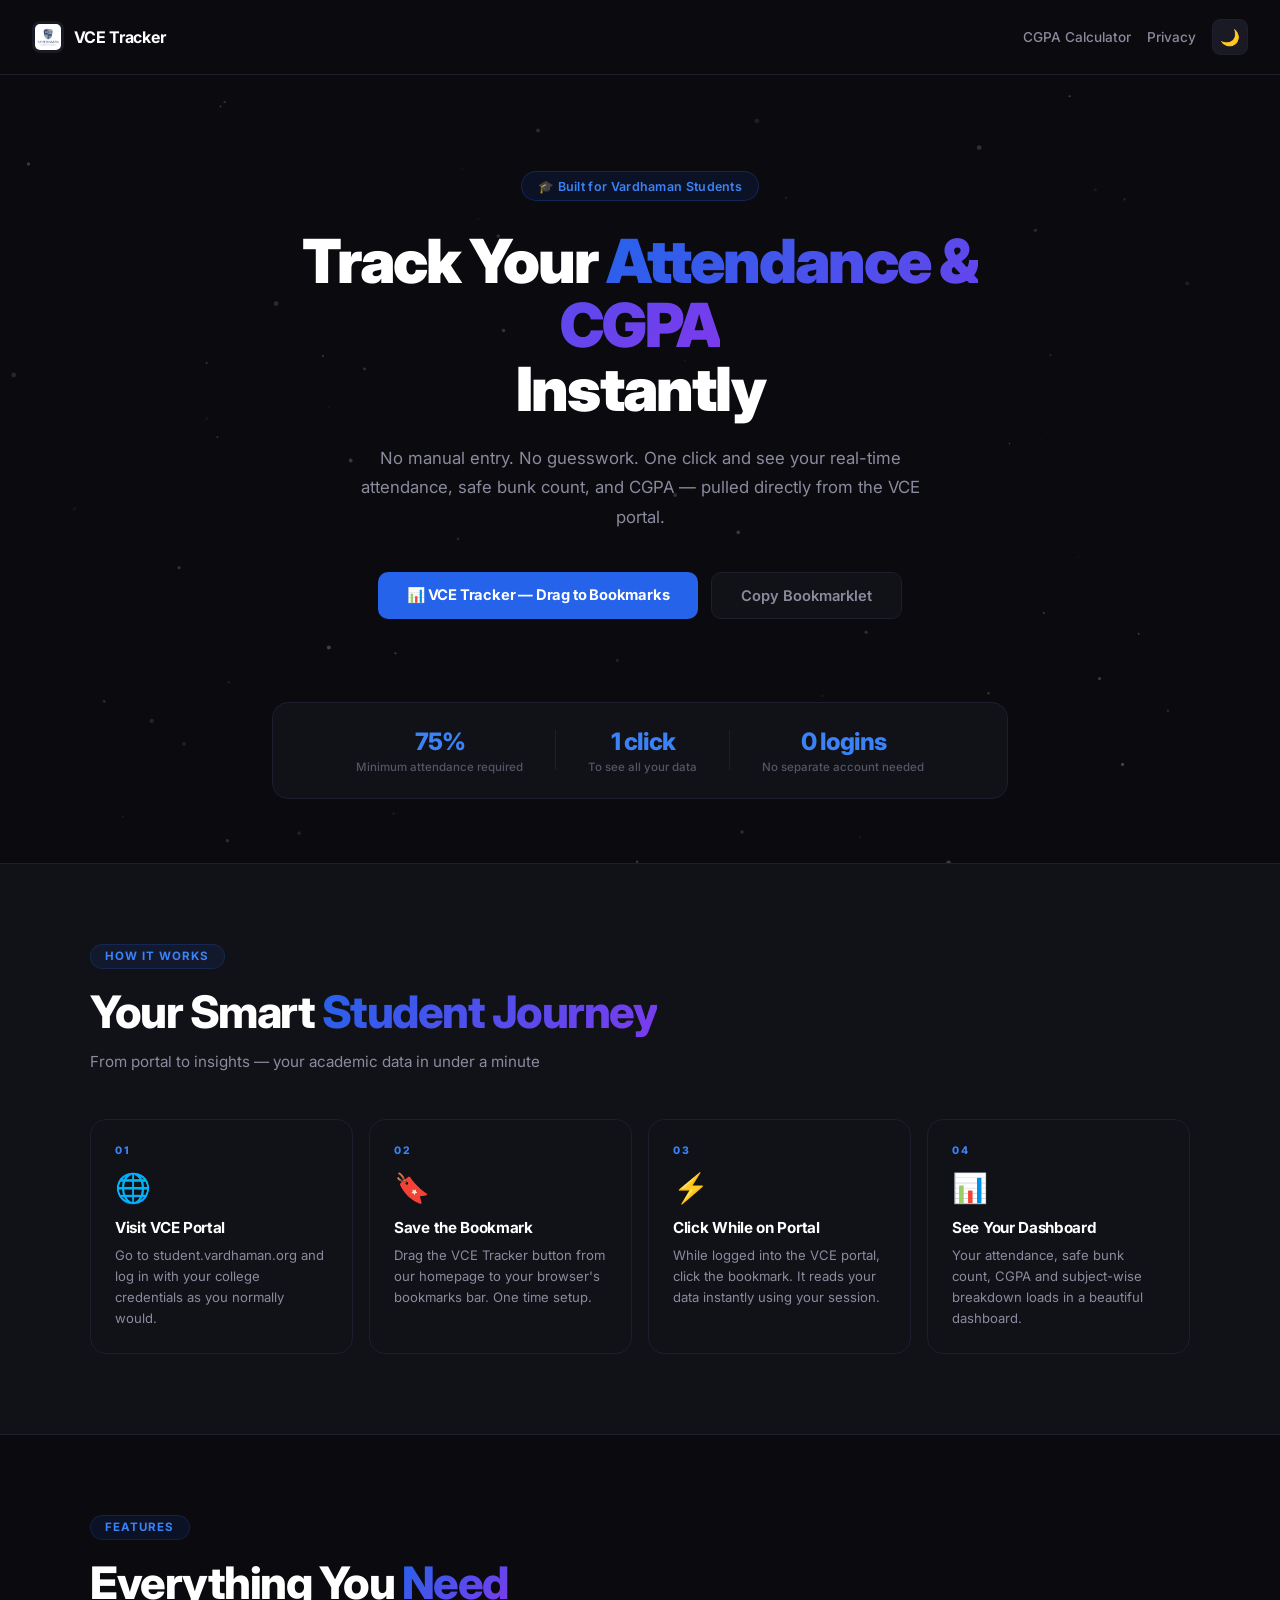
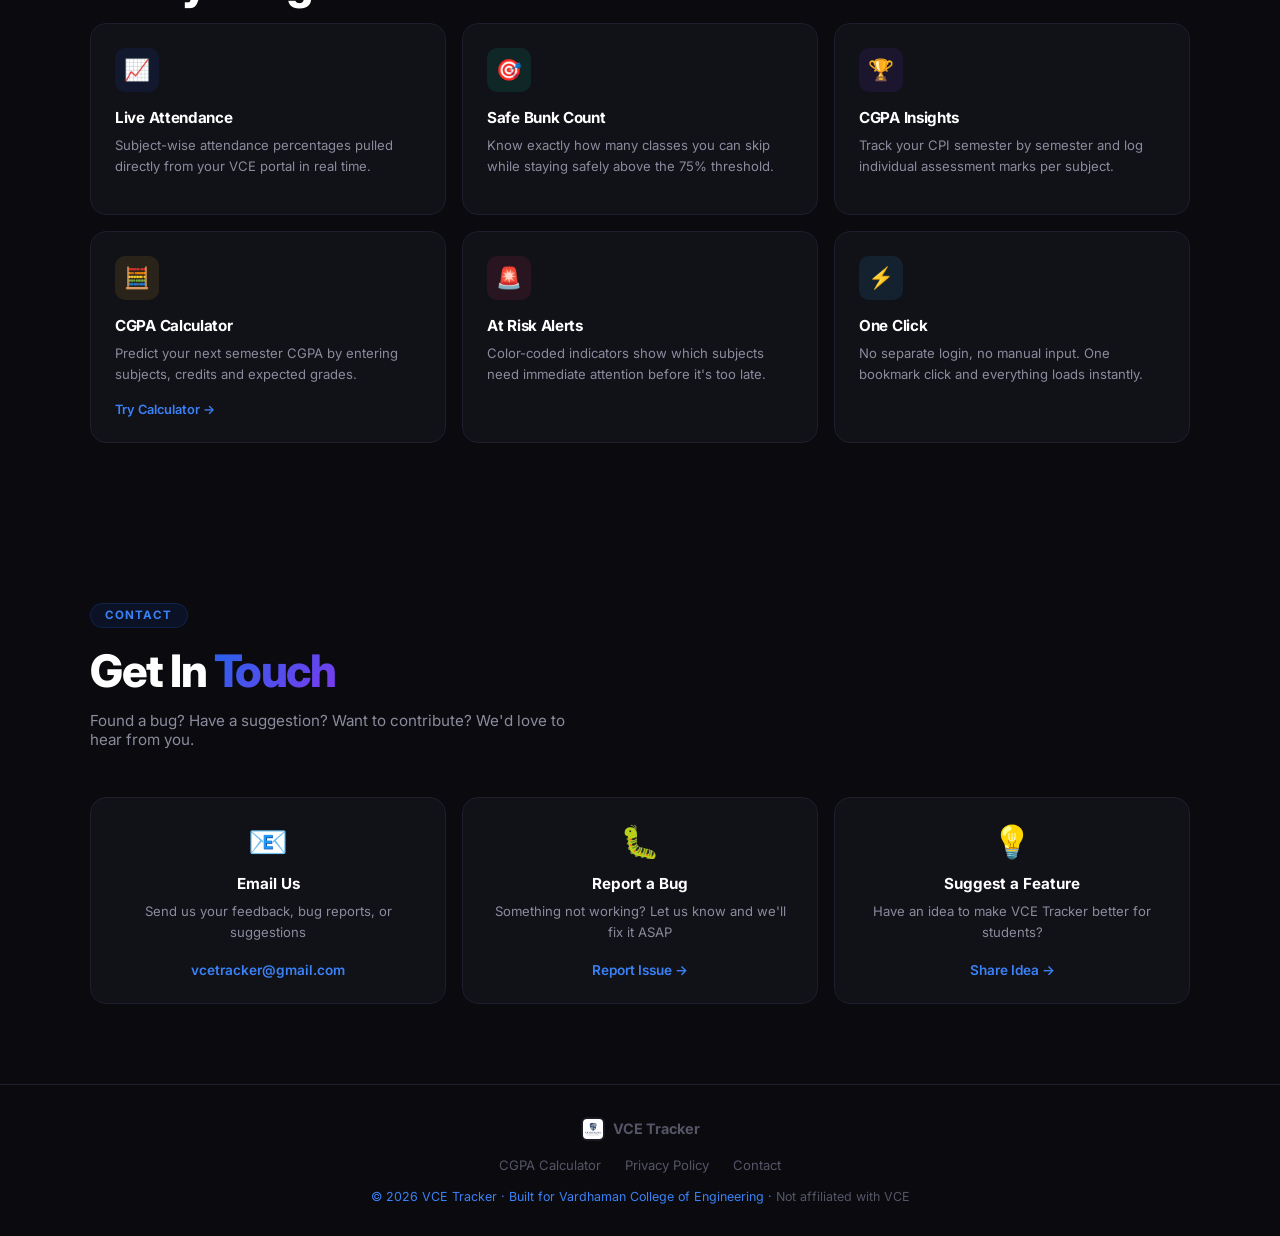
==== commit dfab13ff: "updated section title to student journey" ====
--- a/index.html
+++ b/index.html
@@ -65,8 +65,8 @@
   <section class="how-section">
     <div class="section-inner">
       <div class="section-tag animate-on-scroll">How It Works</div>
-      <h2 class="section-title animate-on-scroll">Four Steps to <span class="gradient-text">Success</span></h2>
-      <p class="section-sub animate-on-scroll">Get your attendance and CGPA data in under a minute</p>
+      <h2 class="section-title animate-on-scroll">Your Smart <span class="gradient-text">Student Journey</span></h2>
+      <p class="section-sub animate-on-scroll">From portal to insights — your academic data in under a minute</p>
 
       <div class="steps-grid">
         <div class="step-card animate-on-scroll">
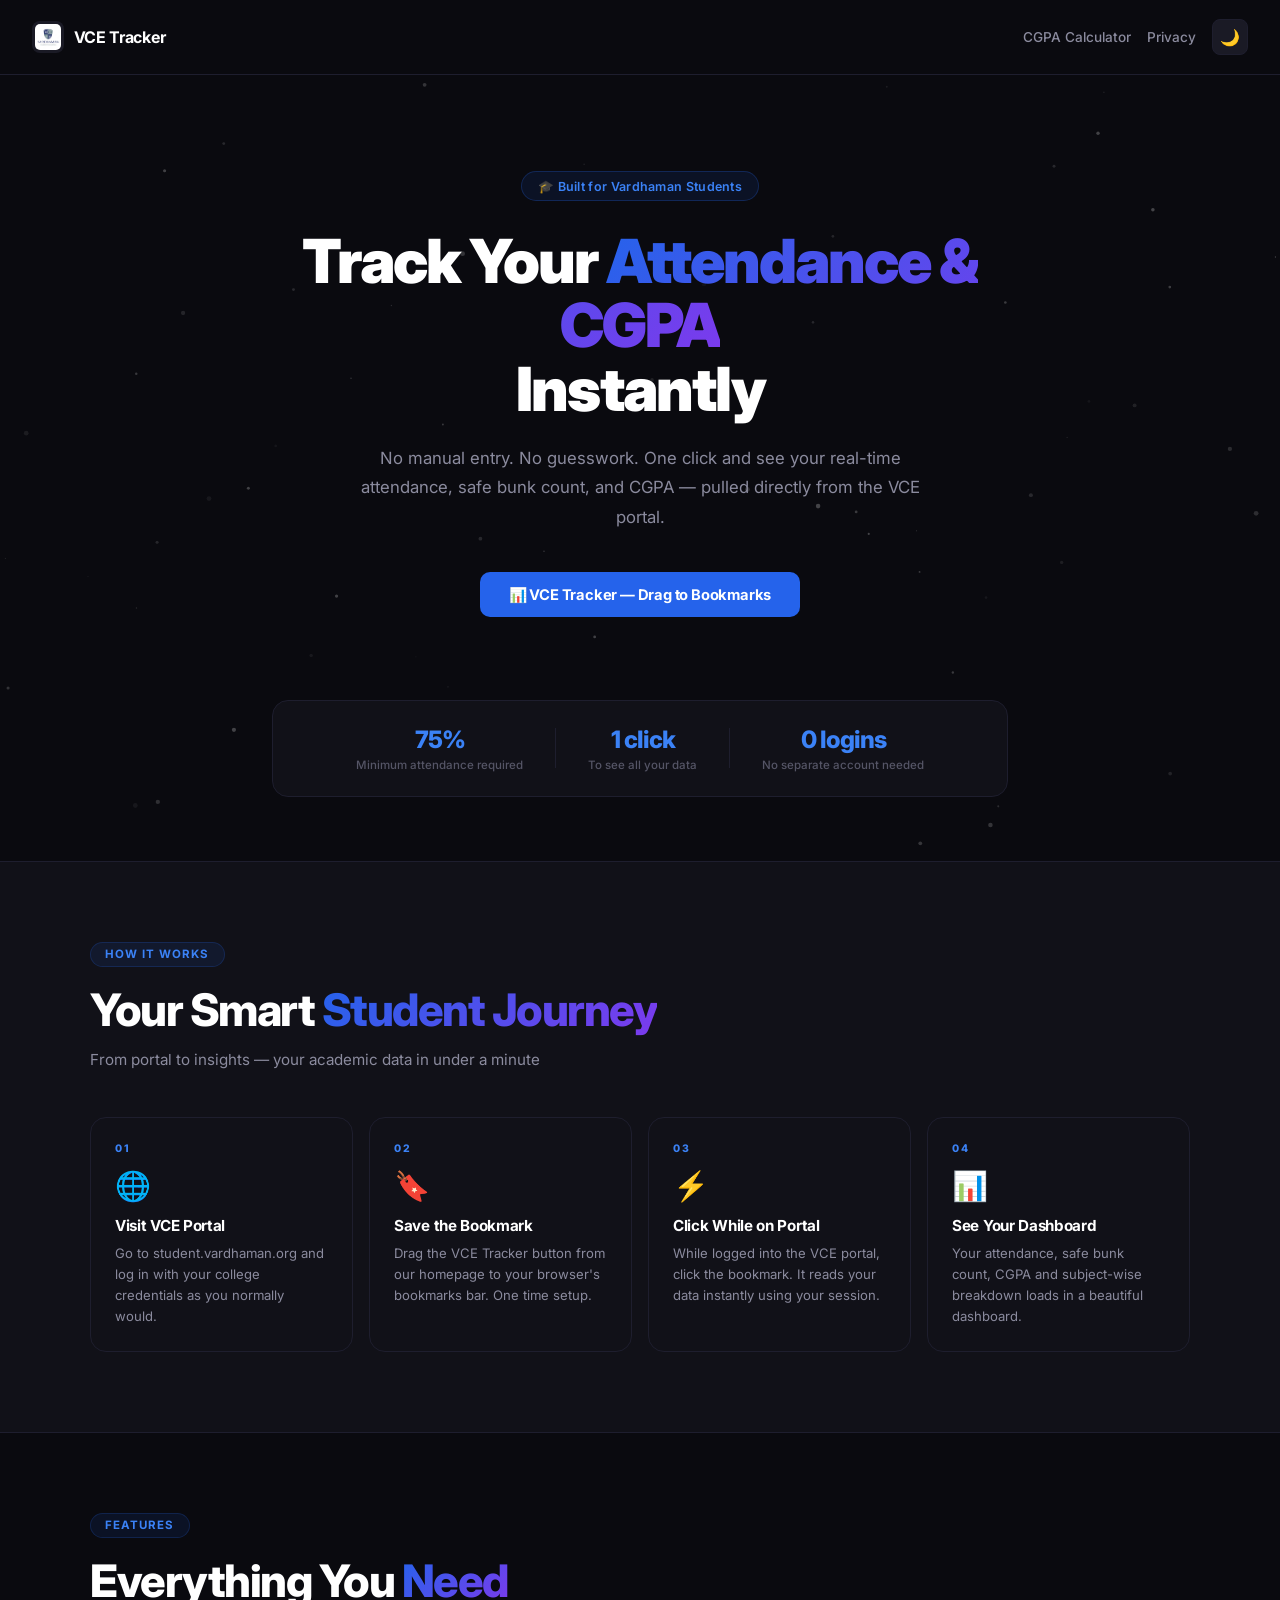
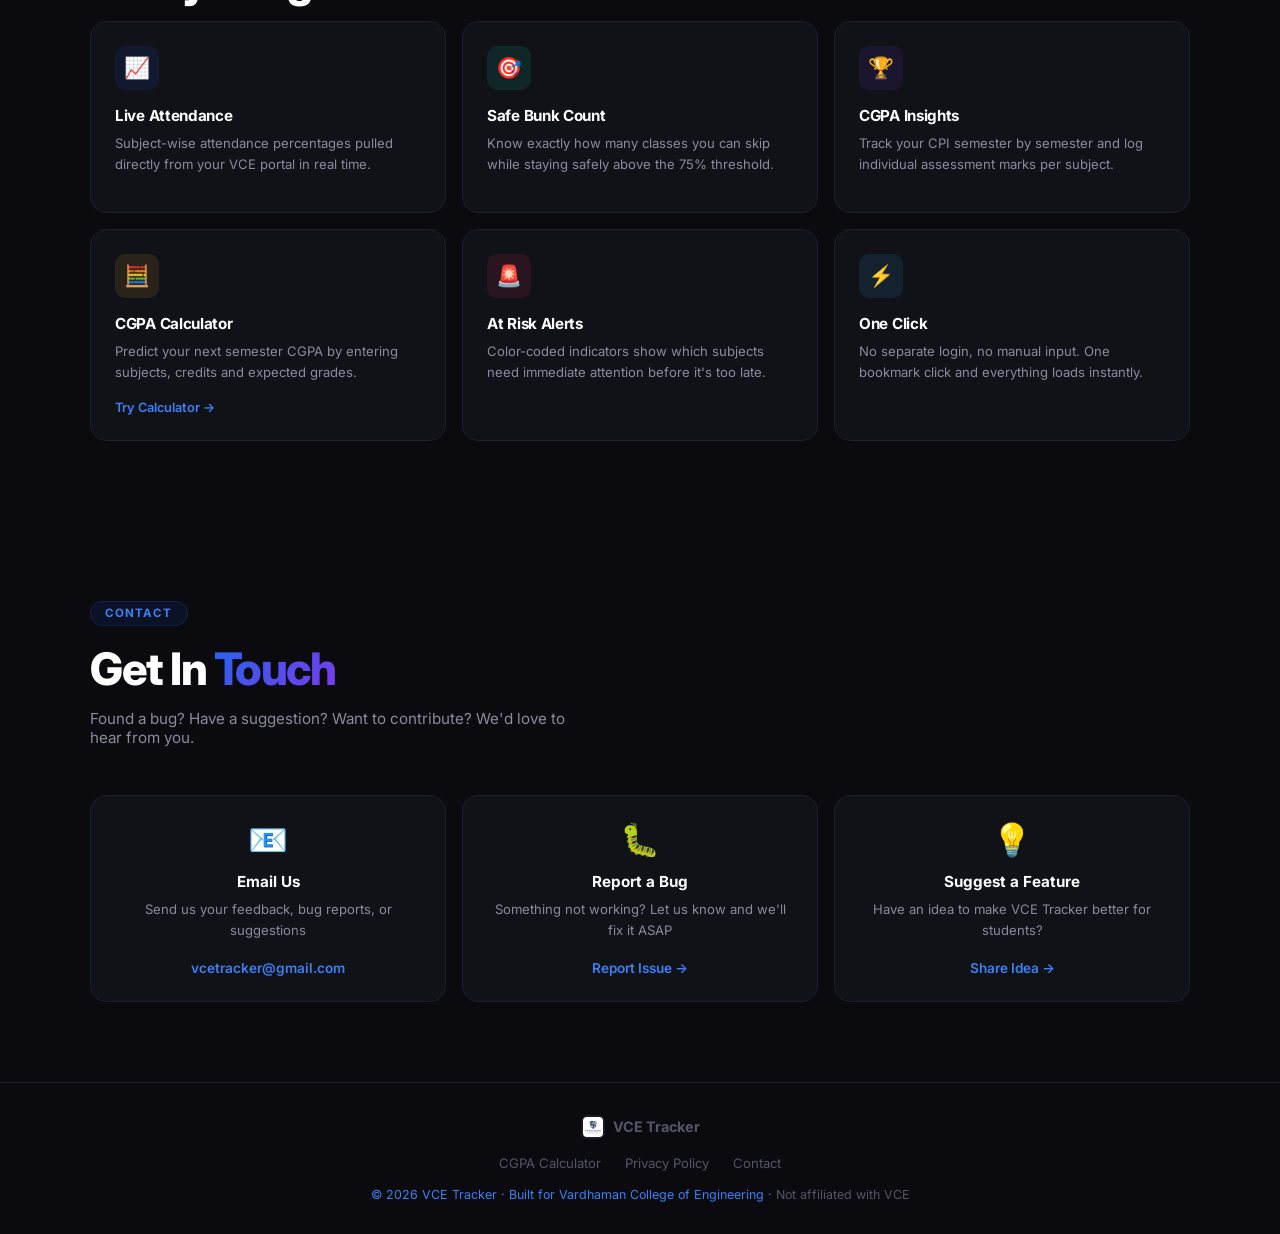
==== commit 43036eba: "deleted bookmarklet part" ====
--- a/index.html
+++ b/index.html
@@ -37,7 +37,7 @@
 
       <div class="hero-actions animate-fade-up delay-2">
         <a id="bookmarkletBtn" class="btn-primary" href="#">📊 VCE Tracker — Drag to Bookmarks</a>
-        <button class="btn-secondary" id="copyBtn">Copy Bookmarklet</button>
+        
       </div>
       <p id="statusMsg" class="status-msg"></p>
 
@@ -200,14 +200,7 @@
       localStorage.setItem('site_theme', next);
     });
 
-    // Copy bookmarklet
-    document.getElementById('copyBtn').addEventListener('click', () => {
-      const code = document.getElementById('bookmarkletBtn').href;
-      navigator.clipboard.writeText(code);
-      const msg = document.getElementById('statusMsg');
-      msg.style.color = '#00e5a0';
-      msg.textContent = '✅ Copied! Paste it as a bookmark URL.';
-    });
+    
 
     // Particles
     const canvas = document.getElementById('particles');
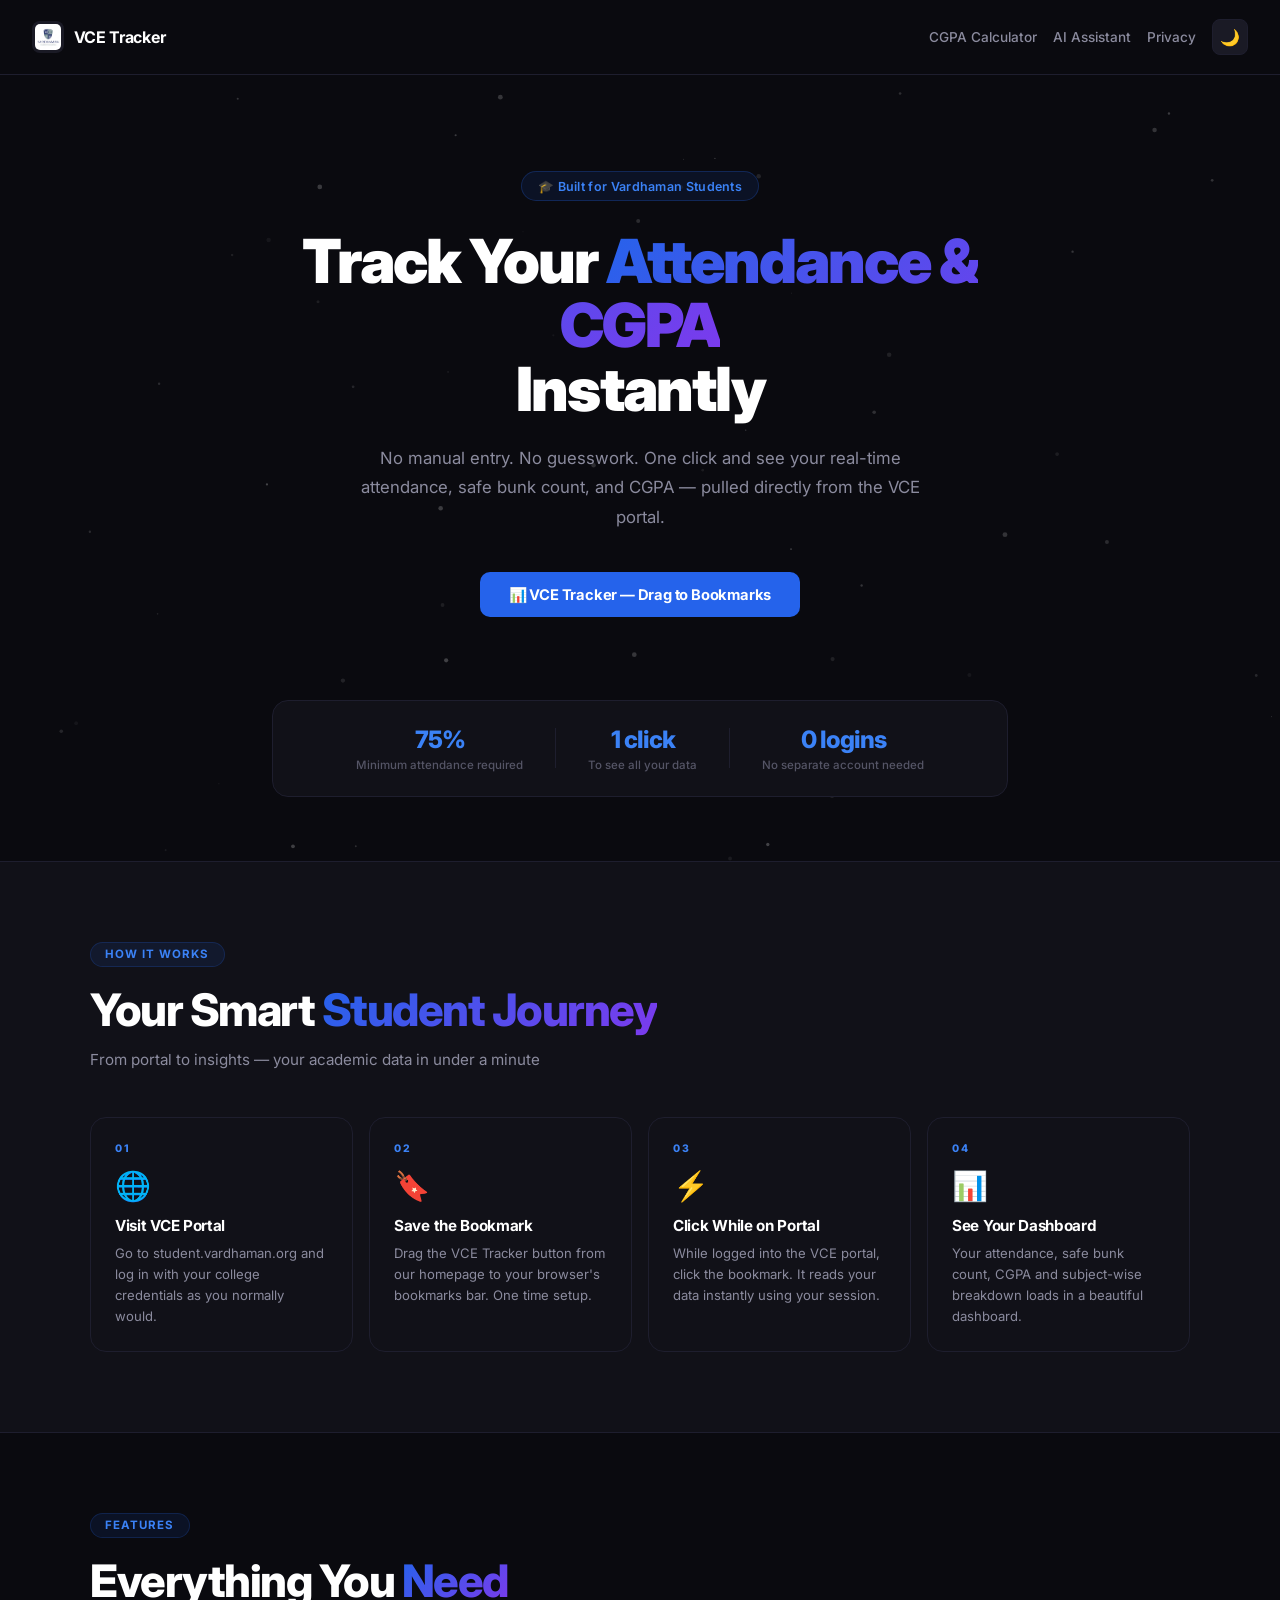
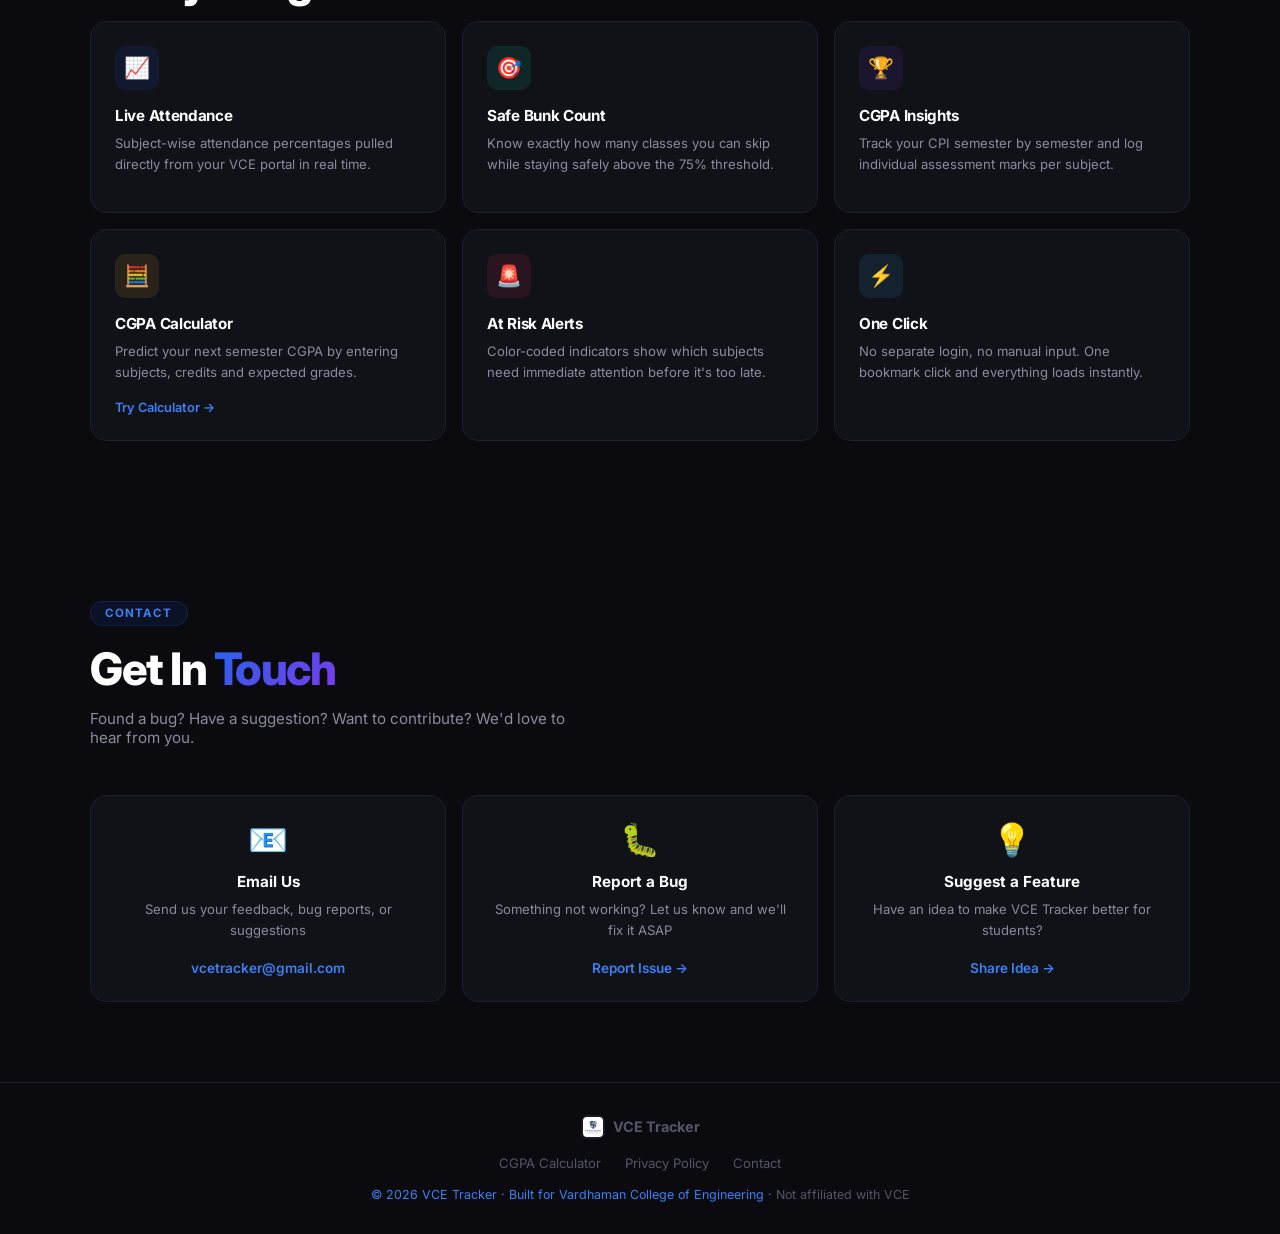
==== commit 1e7acf5e: "added AI chatbot with Gemini streaming, suggestions, dark/light mode" ====
--- a/index.html
+++ b/index.html
@@ -20,10 +20,11 @@
       <span class="nav-title">VCE Tracker</span>
     </div>
     <div class="nav-links-row">
-      <a href="cgpa.html" class="nav-link">CGPA Calculator</a>
-      <a href="privacy.html" class="nav-link">Privacy</a>
-      <button class="theme-toggle" id="themeToggle">🌙</button>
-    </div>
+  <a href="cgpa.html" target="_blank" class="nav-link">CGPA Calculator</a>
+  <a href="chat.html" class="nav-link">AI Assistant</a>
+  <a href="privacy.html" class="nav-link">Privacy</a>
+  <button class="theme-toggle" id="themeToggle">🌙</button>
+</div>
   </nav>
 
   <!-- Hero -->
--- a/style.css
+++ b/style.css
@@ -1228,4 +1228,471 @@
   .hero-stats { gap: 1rem; }
   .stat-divider { display: none; }
   .nav-links-row { gap: 0.6rem; }
+}
+/* ===== DASHBOARD POLISH ===== */
+.top-progress-bar {
+  height: 3px;
+  background: linear-gradient(90deg, #2563eb, #7c3aed);
+  width: 0%;
+  transition: width 1s ease;
+}
+
+.greeting-banner {
+  max-width: 1200px;
+  margin: 1.5rem auto 0;
+  padding: 0 2rem;
+  font-size: 0.85rem;
+  color: var(--text3);
+  font-weight: 500;
+}
+
+.fade-section {
+  opacity: 0;
+  transform: translateY(16px);
+  transition: opacity 0.5s ease, transform 0.5s ease;
+}
+
+.fade-section.visible {
+  opacity: 1;
+  transform: translateY(0);
+}
+
+.app {
+  transition: opacity 0.4s ease;
+}
+
+.app.loaded {
+  opacity: 1 !important;
+}
+/* ===== ATTENDANCE TRACKER ===== */
+.att-page {
+  max-width: 900px;
+  margin: 0 auto;
+  padding: 3rem 2rem;
+}
+
+.att-header { text-align: center; margin-bottom: 2.5rem; }
+.att-title { font-size: 2.5rem; font-weight: 800; letter-spacing: -1.5px; margin-bottom: 0.8rem; }
+.att-sub { color: var(--text2); font-size: 0.95rem; line-height: 1.7; max-width: 560px; margin: 0 auto; }
+
+.att-setup { margin-bottom: 1rem; }
+
+/* Early warning */
+.early-warning {
+  display: flex;
+  align-items: flex-start;
+  gap: 1rem;
+  background: rgba(251,191,36,0.08);
+  border: 1px solid rgba(251,191,36,0.25);
+  border-radius: 12px;
+  padding: 1rem 1.2rem;
+  margin-bottom: 1rem;
+}
+
+.warning-icon { font-size: 1.5rem; flex-shrink: 0; }
+.warning-title { font-size: 0.88rem; font-weight: 700; color: #fbbf24; margin-bottom: 0.3rem; }
+.warning-sub { font-size: 0.8rem; color: var(--text2); line-height: 1.5; }
+
+/* Subject tabs */
+.subject-tabs {
+  display: flex;
+  gap: 0.4rem;
+  flex-wrap: wrap;
+  margin-bottom: 1rem;
+}
+
+.subject-tab {
+  padding: 0.4rem 1rem;
+  background: var(--bg2);
+  border: 1px solid var(--border);
+  border-radius: 8px;
+  color: var(--text2);
+  cursor: pointer;
+  font-size: 0.82rem;
+  font-weight: 500;
+  font-family: 'Inter', sans-serif;
+  transition: all 0.15s;
+}
+
+.subject-tab.active {
+  background: var(--accent);
+  border-color: var(--accent);
+  color: white;
+  font-weight: 700;
+}
+
+/* Stats */
+.att-stats {
+  display: grid;
+  grid-template-columns: repeat(5, 1fr);
+  gap: 0.8rem;
+  margin-bottom: 1rem;
+}
+
+.att-stat-card {
+  background: var(--card-bg);
+  border: 1px solid var(--border);
+  border-radius: 12px;
+  padding: 1rem;
+  text-align: center;
+}
+
+.att-stat-num { font-size: 1.6rem; font-weight: 800; letter-spacing: -1px; }
+.att-stat-label { font-size: 0.68rem; color: var(--text3); margin-top: 0.2rem; font-weight: 600; text-transform: uppercase; letter-spacing: 0.5px; }
+
+/* Calendar */
+.cal-days-header {
+  display: grid;
+  grid-template-columns: repeat(7, 1fr);
+  gap: 4px;
+  margin-bottom: 4px;
+}
+
+.cal-days-header span {
+  text-align: center;
+  font-size: 0.7rem;
+  font-weight: 700;
+  color: var(--text3);
+  padding: 0.3rem;
+  letter-spacing: 0.5px;
+}
+
+.cal-grid {
+  display: grid;
+  grid-template-columns: repeat(7, 1fr);
+  gap: 4px;
+}
+
+.cal-cell {
+  aspect-ratio: 1;
+  border-radius: 8px;
+  border: 1px solid var(--border);
+  background: var(--bg3);
+  cursor: pointer;
+  display: flex;
+  flex-direction: column;
+  align-items: center;
+  justify-content: center;
+  transition: all 0.15s;
+  position: relative;
+  gap: 1px;
+}
+
+.cal-cell:hover:not(.empty):not(.future) { border-color: var(--accent); transform: scale(1.05); }
+.cal-cell.empty { background: transparent; border-color: transparent; cursor: default; }
+.cal-cell.future { opacity: 0.3; cursor: default; }
+
+.cal-cell.present { background: rgba(0,229,160,0.15); border-color: rgba(0,229,160,0.4); }
+.cal-cell.absent { background: rgba(244,63,94,0.15); border-color: rgba(244,63,94,0.4); }
+.cal-cell.holiday { background: rgba(251,191,36,0.1); border-color: rgba(251,191,36,0.3); }
+.cal-cell.today { border-color: var(--accent) !important; border-width: 2px; }
+
+.cal-date { font-size: 0.75rem; font-weight: 600; color: var(--text); }
+.cal-status-icon { font-size: 0.65rem; color: var(--text2); }
+
+.cal-cell.present .cal-status-icon { color: #00e5a0; }
+.cal-cell.absent .cal-status-icon { color: #f43f5e; }
+.cal-cell.holiday .cal-status-icon { color: #fbbf24; }
+
+/* Legend */
+.cal-legend {
+  display: flex;
+  gap: 1.2rem;
+  margin-top: 1rem;
+  flex-wrap: wrap;
+}
+
+.legend-item {
+  display: flex;
+  align-items: center;
+  gap: 0.4rem;
+  font-size: 0.75rem;
+  color: var(--text2);
+}
+
+.legend-dot {
+  width: 10px;
+  height: 10px;
+  border-radius: 3px;
+}
+
+.legend-dot.present { background: rgba(0,229,160,0.5); border: 1px solid rgba(0,229,160,0.6); }
+.legend-dot.absent { background: rgba(244,63,94,0.5); border: 1px solid rgba(244,63,94,0.6); }
+.legend-dot.holiday { background: rgba(251,191,36,0.4); border: 1px solid rgba(251,191,36,0.5); }
+.legend-dot.unmarked { background: var(--bg3); border: 1px solid var(--border); }
+
+/* Calendar nav */
+.cal-nav-btn {
+  background: var(--bg3);
+  border: 1px solid var(--border);
+  color: var(--text2);
+  width: 32px;
+  height: 32px;
+  border-radius: 8px;
+  cursor: pointer;
+  font-size: 0.9rem;
+  transition: all 0.15s;
+  font-family: 'Inter', sans-serif;
+}
+
+.cal-nav-btn:hover { border-color: var(--accent); color: var(--accent2); }
+
+/* Impact grid */
+.impact-grid {
+  display: grid;
+  grid-template-columns: repeat(3, 1fr);
+  gap: 0.8rem;
+}
+
+.impact-card {
+  background: var(--bg3);
+  border-radius: 10px;
+  padding: 0.9rem;
+}
+
+.impact-total { font-size: 0.8rem; font-weight: 700; margin-bottom: 0.6rem; color: var(--text2); }
+.impact-row { display: flex; justify-content: space-between; font-size: 0.78rem; margin-bottom: 0.3rem; }
+.impact-label { color: var(--text3); }
+.impact-val { font-weight: 700; }
+.impact-val.green { color: #00e5a0; }
+.impact-val.red { color: #f43f5e; }
+
+/* Responsive */
+@media (max-width: 768px) {
+  .att-stats { grid-template-columns: repeat(3, 1fr); }
+  .impact-grid { grid-template-columns: repeat(2, 1fr); }
+}
+/* ===== AI CHAT PAGE ===== */
+.chat-page {
+  max-width: 760px;
+  margin: 0 auto;
+  padding: 2rem 1.5rem 120px;
+  display: flex;
+  flex-direction: column;
+  gap: 1.5rem;
+}
+
+.chat-header {
+  display: flex;
+  align-items: center;
+  gap: 1rem;
+  padding: 1.5rem 0 0;
+}
+
+.chat-avatar {
+  font-size: 2.5rem;
+  width: 60px;
+  height: 60px;
+  background: rgba(37,99,235,0.1);
+  border: 1px solid rgba(37,99,235,0.2);
+  border-radius: 16px;
+  display: flex;
+  align-items: center;
+  justify-content: center;
+  flex-shrink: 0;
+}
+
+.chat-title {
+  font-size: 1.8rem;
+  font-weight: 800;
+  letter-spacing: -1px;
+  margin-bottom: 0.3rem;
+}
+
+.chat-sub { font-size: 0.85rem; color: var(--text2); }
+
+/* Suggestions */
+.suggestions {
+  display: flex;
+  gap: 0.5rem;
+  flex-wrap: wrap;
+}
+
+.suggestion-chip {
+  padding: 0.5rem 1rem;
+  background: var(--bg2);
+  border: 1px solid var(--border);
+  border-radius: 20px;
+  color: var(--text2);
+  font-size: 0.8rem;
+  font-weight: 500;
+  cursor: pointer;
+  transition: all 0.15s;
+  font-family: 'Inter', sans-serif;
+  text-align: left;
+}
+
+.suggestion-chip:hover {
+  border-color: var(--accent);
+  color: var(--accent2);
+  background: rgba(37,99,235,0.05);
+  transform: translateY(-1px);
+}
+
+/* Messages */
+.chat-messages {
+  display: flex;
+  flex-direction: column;
+  gap: 1.2rem;
+  min-height: 200px;
+}
+
+.chat-message {
+  display: flex;
+  gap: 0.8rem;
+  align-items: flex-start;
+  animation: messageIn 0.3s ease forwards;
+}
+
+.chat-message.user { flex-direction: row-reverse; }
+
+@keyframes messageIn {
+  from { opacity: 0; transform: translateY(10px); }
+  to { opacity: 1; transform: translateY(0); }
+}
+
+.message-avatar {
+  width: 32px;
+  height: 32px;
+  border-radius: 8px;
+  display: flex;
+  align-items: center;
+  justify-content: center;
+  font-size: 1rem;
+  flex-shrink: 0;
+  background: var(--bg3);
+  border: 1px solid var(--border);
+}
+
+.chat-message.user .message-avatar {
+  background: rgba(37,99,235,0.1);
+  border-color: rgba(37,99,235,0.2);
+}
+
+.message-content {
+  background: var(--bg2);
+  border: 1px solid var(--border);
+  border-radius: 12px;
+  padding: 0.9rem 1.1rem;
+  max-width: 80%;
+  font-size: 0.88rem;
+  line-height: 1.7;
+  color: var(--text);
+}
+
+.chat-message.user .message-content {
+  background: var(--accent);
+  border-color: var(--accent);
+  color: white;
+  border-radius: 12px 12px 2px 12px;
+}
+
+.chat-message.assistant .message-content {
+  border-radius: 2px 12px 12px 12px;
+}
+
+.message-content p { margin-bottom: 0.5rem; }
+.message-content p:last-child { margin-bottom: 0; }
+.message-content ul { padding-left: 1.2rem; margin: 0.4rem 0; }
+.message-content li { margin-bottom: 0.2rem; }
+.message-content strong { font-weight: 700; }
+.message-content code {
+  background: rgba(255,255,255,0.1);
+  padding: 0.1rem 0.4rem;
+  border-radius: 4px;
+  font-size: 0.85em;
+  font-family: monospace;
+}
+
+/* Streaming animation */
+.chat-message.streaming .message-content::after {
+  content: '▋';
+  animation: blink 0.7s infinite;
+  color: var(--accent2);
+}
+
+@keyframes blink { 0%, 100% { opacity: 1; } 50% { opacity: 0; } }
+
+/* Input area */
+.chat-input-area {
+  position: fixed;
+  bottom: 0;
+  left: 0;
+  right: 0;
+  padding: 1rem 1.5rem 1.5rem;
+  background: var(--bg);
+  border-top: 1px solid var(--border);
+  z-index: 100;
+}
+
+.chat-input-box {
+  max-width: 760px;
+  margin: 0 auto;
+  display: flex;
+  gap: 0.6rem;
+  align-items: flex-end;
+  background: var(--bg2);
+  border: 1px solid var(--border);
+  border-radius: 14px;
+  padding: 0.6rem 0.6rem 0.6rem 1rem;
+  transition: border-color 0.15s;
+}
+
+.chat-input-box:focus-within { border-color: var(--accent); }
+
+.chat-input-box textarea {
+  flex: 1;
+  background: transparent;
+  border: none;
+  outline: none;
+  color: var(--text);
+  font-size: 0.92rem;
+  font-family: 'Inter', sans-serif;
+  resize: none;
+  line-height: 1.5;
+  max-height: 120px;
+  padding: 0.2rem 0;
+}
+
+.chat-input-box textarea::placeholder { color: var(--text3); }
+
+.chat-send-btn {
+  width: 36px;
+  height: 36px;
+  background: var(--accent);
+  border: none;
+  border-radius: 10px;
+  color: white;
+  cursor: pointer;
+  display: flex;
+  align-items: center;
+  justify-content: center;
+  flex-shrink: 0;
+  transition: all 0.15s;
+}
+
+.chat-send-btn:hover:not(:disabled) { opacity: 0.85; transform: scale(1.05); }
+.chat-send-btn:disabled { opacity: 0.5; cursor: not-allowed; }
+
+.send-spinner {
+  width: 14px;
+  height: 14px;
+  border: 2px solid rgba(255,255,255,0.3);
+  border-top-color: white;
+  border-radius: 50%;
+  animation: spin 0.6s linear infinite;
+}
+
+.chat-disclaimer {
+  max-width: 760px;
+  margin: 0.5rem auto 0;
+  font-size: 0.7rem;
+  color: var(--text3);
+  text-align: center;
+}
+
+@media (max-width: 768px) {
+  .chat-page { padding: 1rem 1rem 120px; }
+  .message-content { max-width: 90%; }
+  .chat-title { font-size: 1.4rem; }
 }
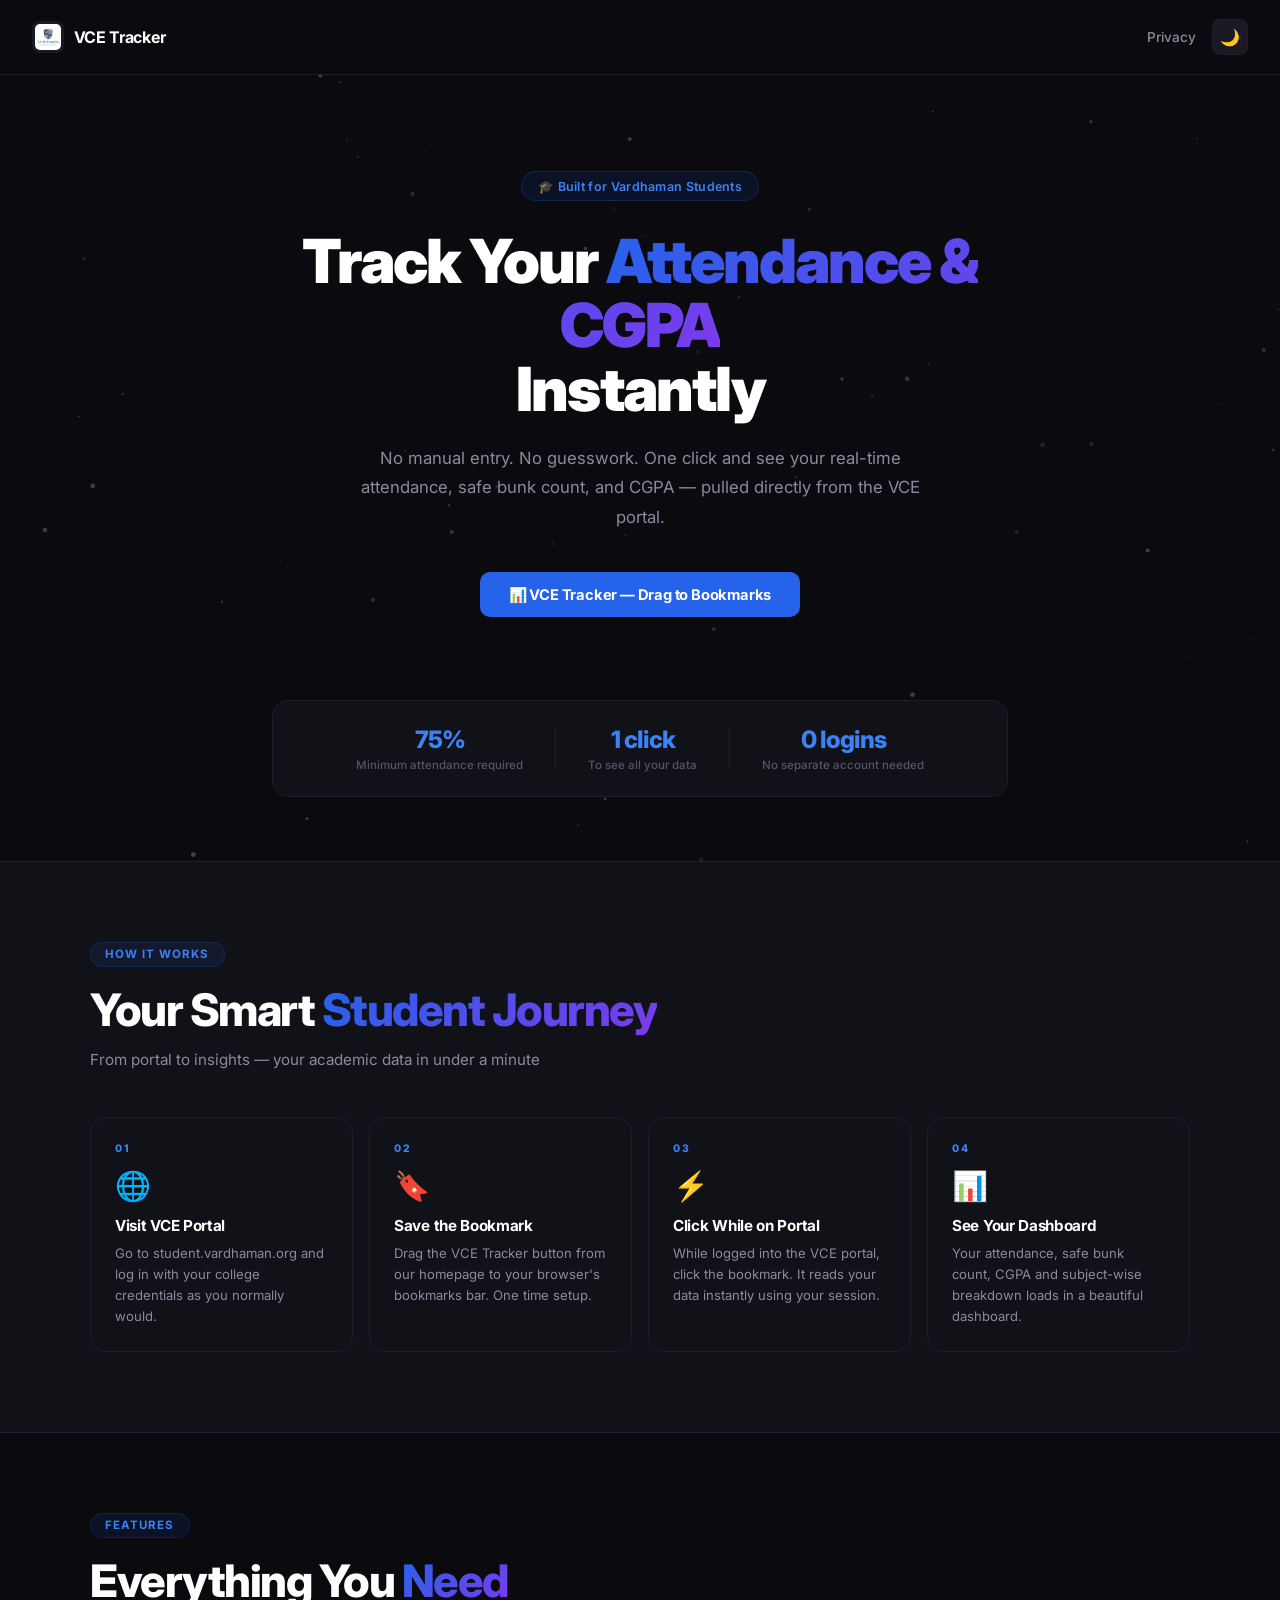
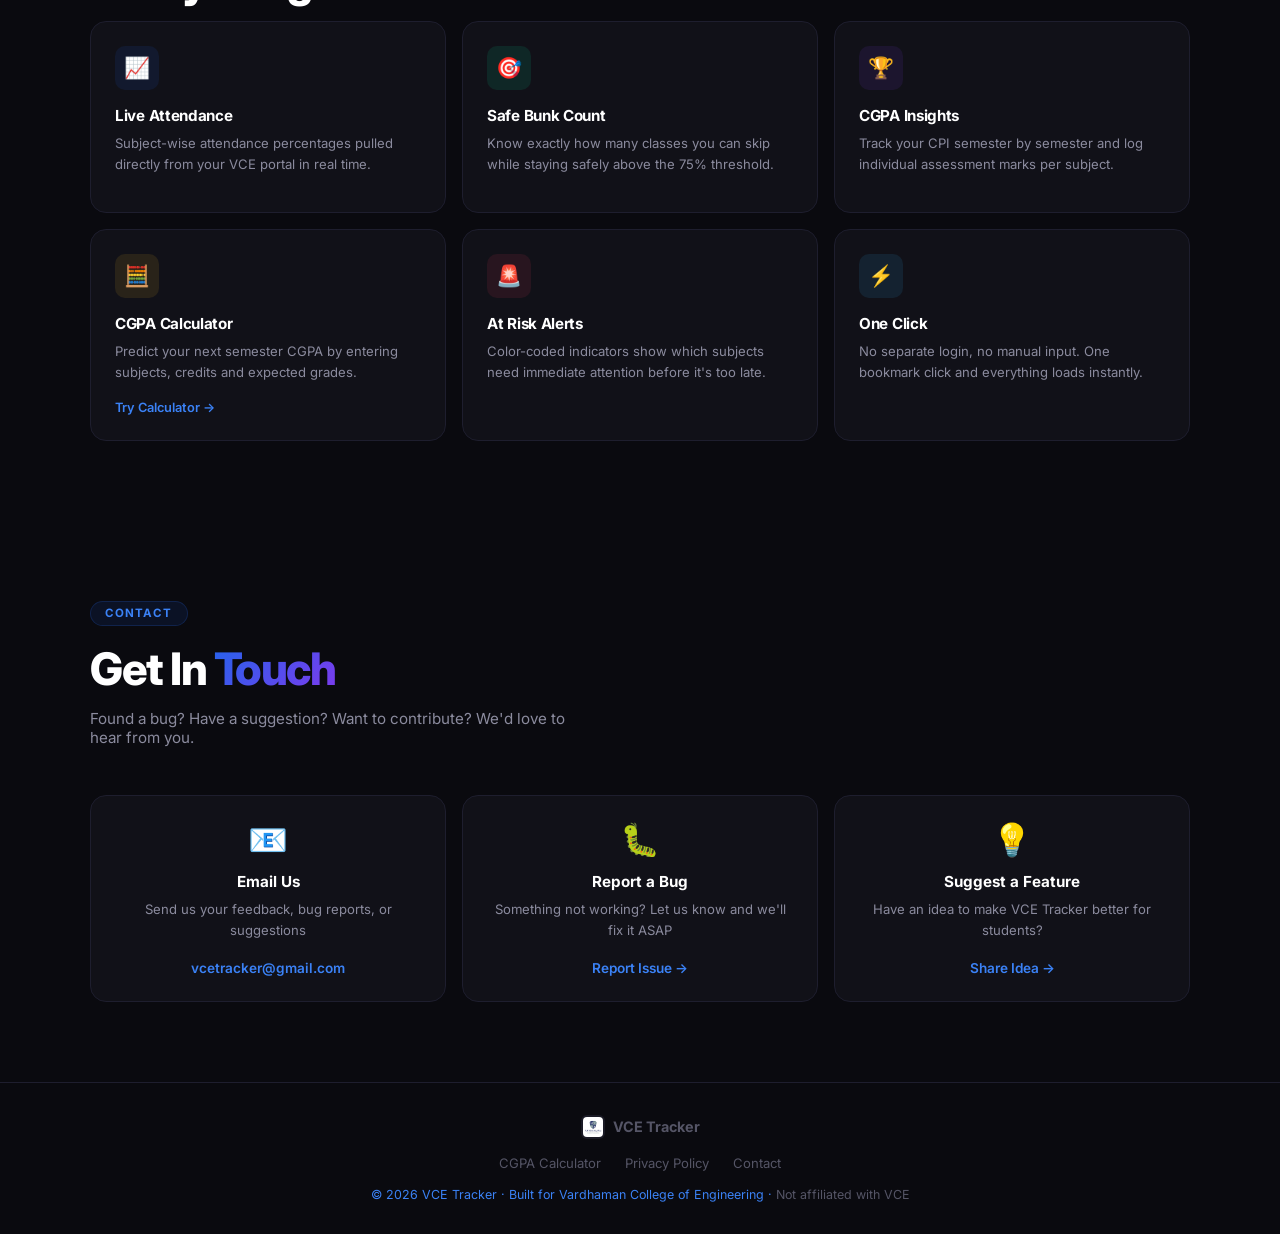
==== commit 753b10d0: "fix api chat handler" ====
--- a/index.html
+++ b/index.html
@@ -20,8 +20,7 @@
       <span class="nav-title">VCE Tracker</span>
     </div>
     <div class="nav-links-row">
-  <a href="cgpa.html" target="_blank" class="nav-link">CGPA Calculator</a>
-  <a href="chat.html" class="nav-link">AI Assistant</a>
+  
   <a href="privacy.html" class="nav-link">Privacy</a>
   <button class="theme-toggle" id="themeToggle">🌙</button>
 </div>
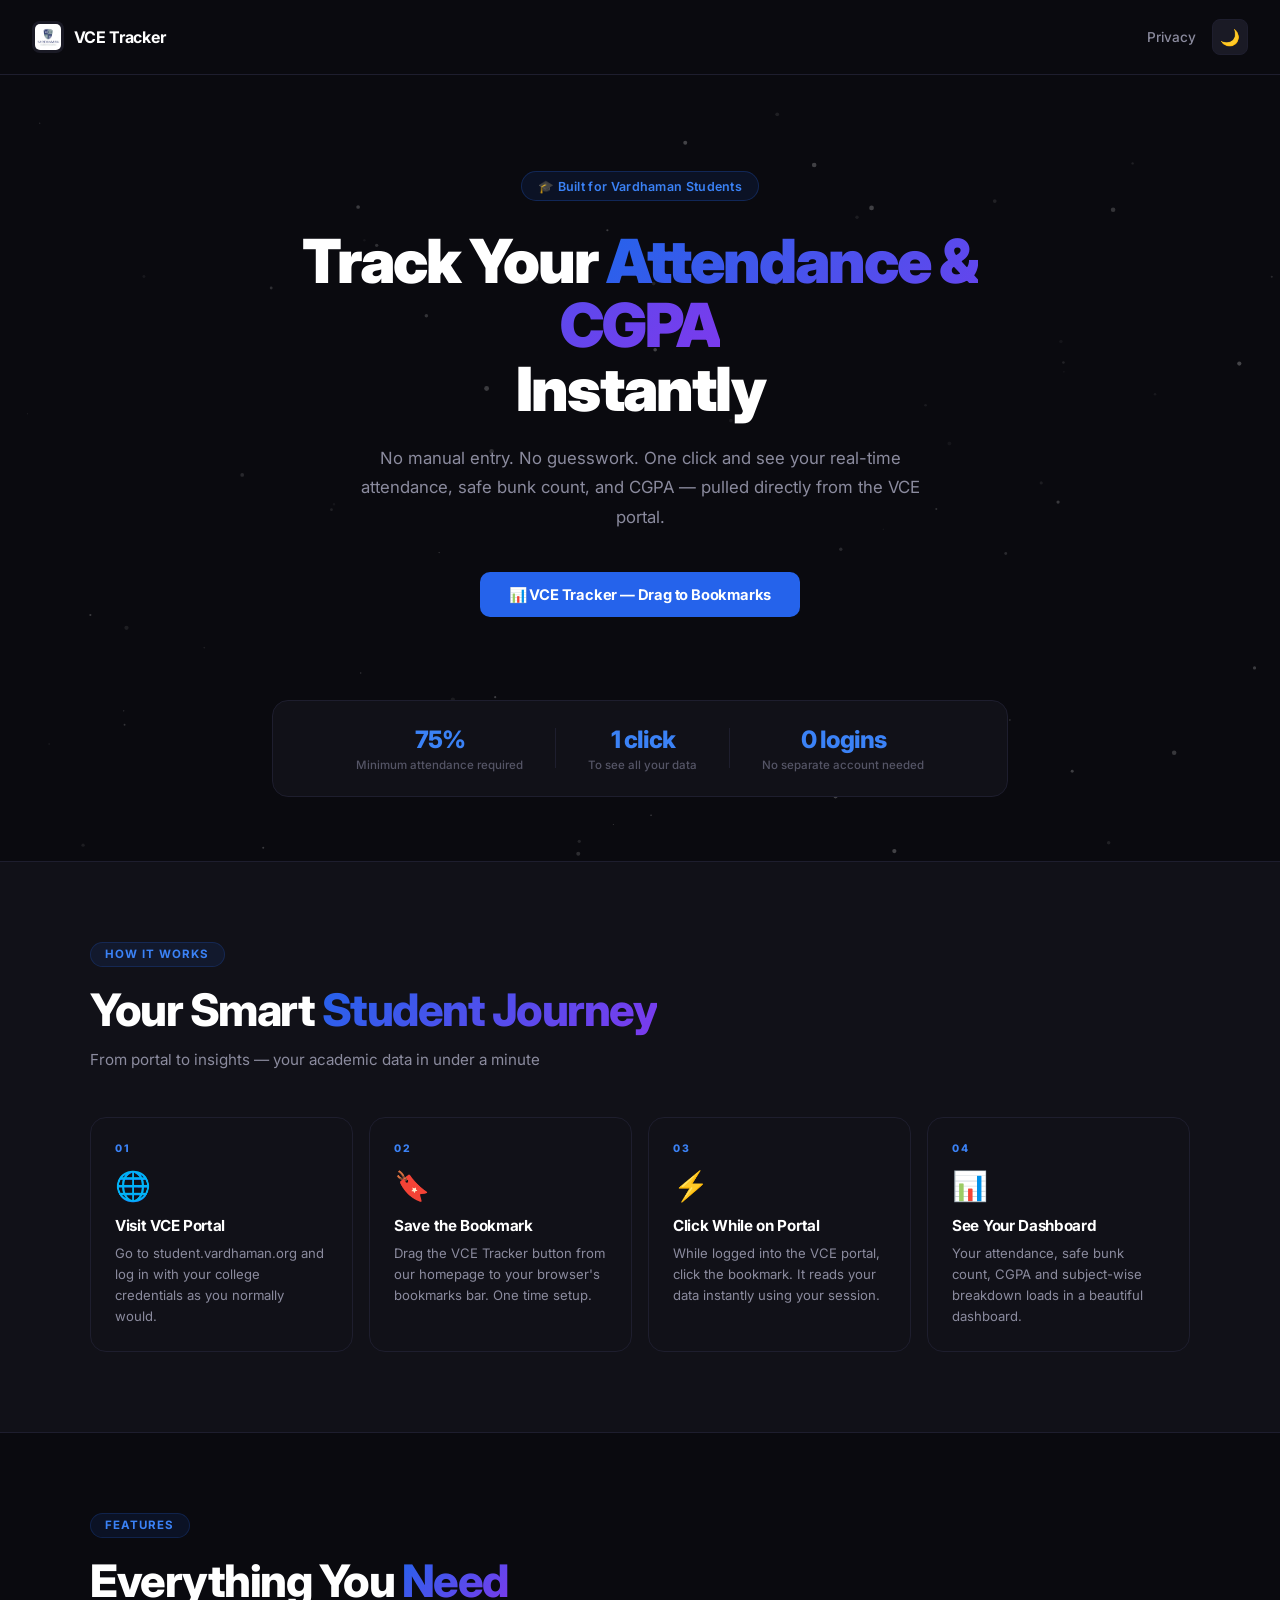
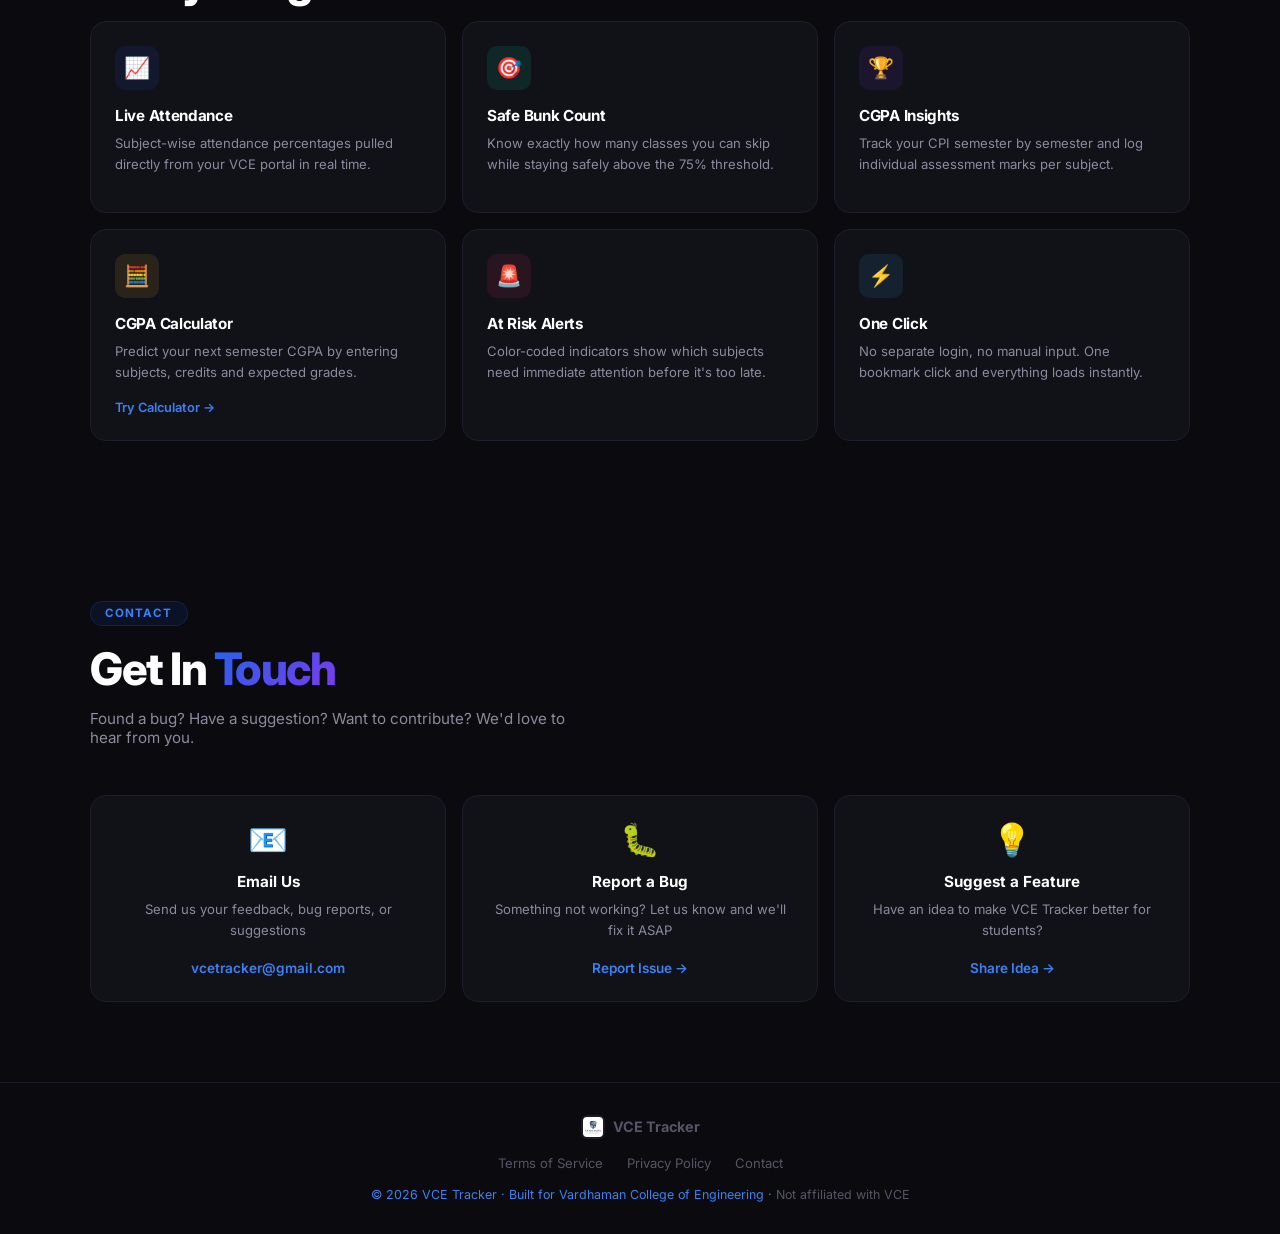
==== commit a6fe74f9: "added terms of service, replaced CGPA link in footer" ====
--- a/index.html
+++ b/index.html
@@ -177,7 +177,7 @@
         <span class="footer-title">VCE Tracker</span>
       </div>
       <div class="footer-links">
-        <a href="cgpa.html" class="footer-link">CGPA Calculator</a>
+        <a href="terms.html" class="footer-link">Terms of Service</a>
         <a href="privacy.html" class="footer-link">Privacy Policy</a>
         <a href="mailto:vcetracker@gmail.com" class="footer-link">Contact</a>
       </div>
--- a/style.css
+++ b/style.css
@@ -1695,4 +1695,137 @@
   .chat-page { padding: 1rem 1rem 120px; }
   .message-content { max-width: 90%; }
   .chat-title { font-size: 1.4rem; }
-}+}
+/* ===== BOTTOM NAV TAB BAR ===== */
+.bottom-nav {
+  position: fixed;
+  bottom: 0;
+  left: 0;
+  right: 0;
+  background: var(--bg);
+  border-top: 1px solid var(--border);
+  display: flex;
+  z-index: 200;
+  padding: 0.3rem 0 env(safe-area-inset-bottom);
+  backdrop-filter: blur(20px);
+}
+
+.bottom-nav-btn {
+  flex: 1;
+  display: flex;
+  flex-direction: column;
+  align-items: center;
+  justify-content: center;
+  gap: 0.2rem;
+  padding: 0.6rem 0.5rem;
+  background: transparent;
+  border: none;
+  color: var(--text3);
+  cursor: pointer;
+  font-family: 'Inter', sans-serif;
+  font-size: 0.68rem;
+  font-weight: 500;
+  transition: all 0.2s;
+  position: relative;
+}
+
+.bottom-nav-btn svg {
+  transition: all 0.2s;
+  stroke: var(--text3);
+}
+
+.bottom-nav-btn span {
+  transition: all 0.2s;
+}
+
+.bottom-nav-btn.active {
+  color: var(--accent2);
+}
+
+.bottom-nav-btn.active svg {
+  stroke: var(--accent2);
+}
+
+.bottom-nav-btn.active span {
+  color: var(--accent2);
+  font-weight: 700;
+}
+
+.bottom-nav-btn.active::before {
+  content: '';
+  position: absolute;
+  top: 0;
+  left: 50%;
+  transform: translateX(-50%);
+  width: 32px;
+  height: 2px;
+  background: var(--accent);
+  border-radius: 0 0 2px 2px;
+}
+
+.bottom-nav-btn:hover:not(.active) {
+  color: var(--text2);
+}
+
+.bottom-nav-btn:hover:not(.active) svg {
+  stroke: var(--text2);
+}
+
+/* TAB CONTENT */
+.tab-content-wrapper {
+  position: relative;
+  padding-bottom: 70px;
+}
+
+.tab-content {
+  display: none;
+  animation: tabFadeIn 0.3s ease forwards;
+}
+
+.tab-content.active {
+  display: block;
+}
+
+@keyframes tabFadeIn {
+  from { opacity: 0; transform: translateY(8px); }
+  to { opacity: 1; transform: translateY(0); }
+}
+
+/* INLINE CHAT INPUT */
+.chat-input-area-inline {
+  position: sticky;
+  bottom: 70px;
+  background: var(--bg);
+  border-top: 1px solid var(--border);
+  padding: 0.8rem 1rem;
+  margin: 0 -1.5rem;
+}
+
+.chat-input-box-inline {
+  display: flex;
+  gap: 0.6rem;
+  align-items: flex-end;
+  background: var(--bg2);
+  border: 1px solid var(--border);
+  border-radius: 14px;
+  padding: 0.6rem 0.6rem 0.6rem 1rem;
+  transition: border-color 0.15s;
+}
+
+.chat-input-box-inline:focus-within { border-color: var(--accent); }
+
+.chat-input-box-inline textarea {
+  flex: 1;
+  background: transparent;
+  border: none;
+  outline: none;
+  color: var(--text);
+  font-size: 0.92rem;
+  font-family: 'Inter', sans-serif;
+  resize: none;
+  line-height: 1.5;
+  max-height: 100px;
+  padding: 0.2rem 0;
+}
+
+.chat-input-box-inline textarea::placeholder { color: var(--text3); }
